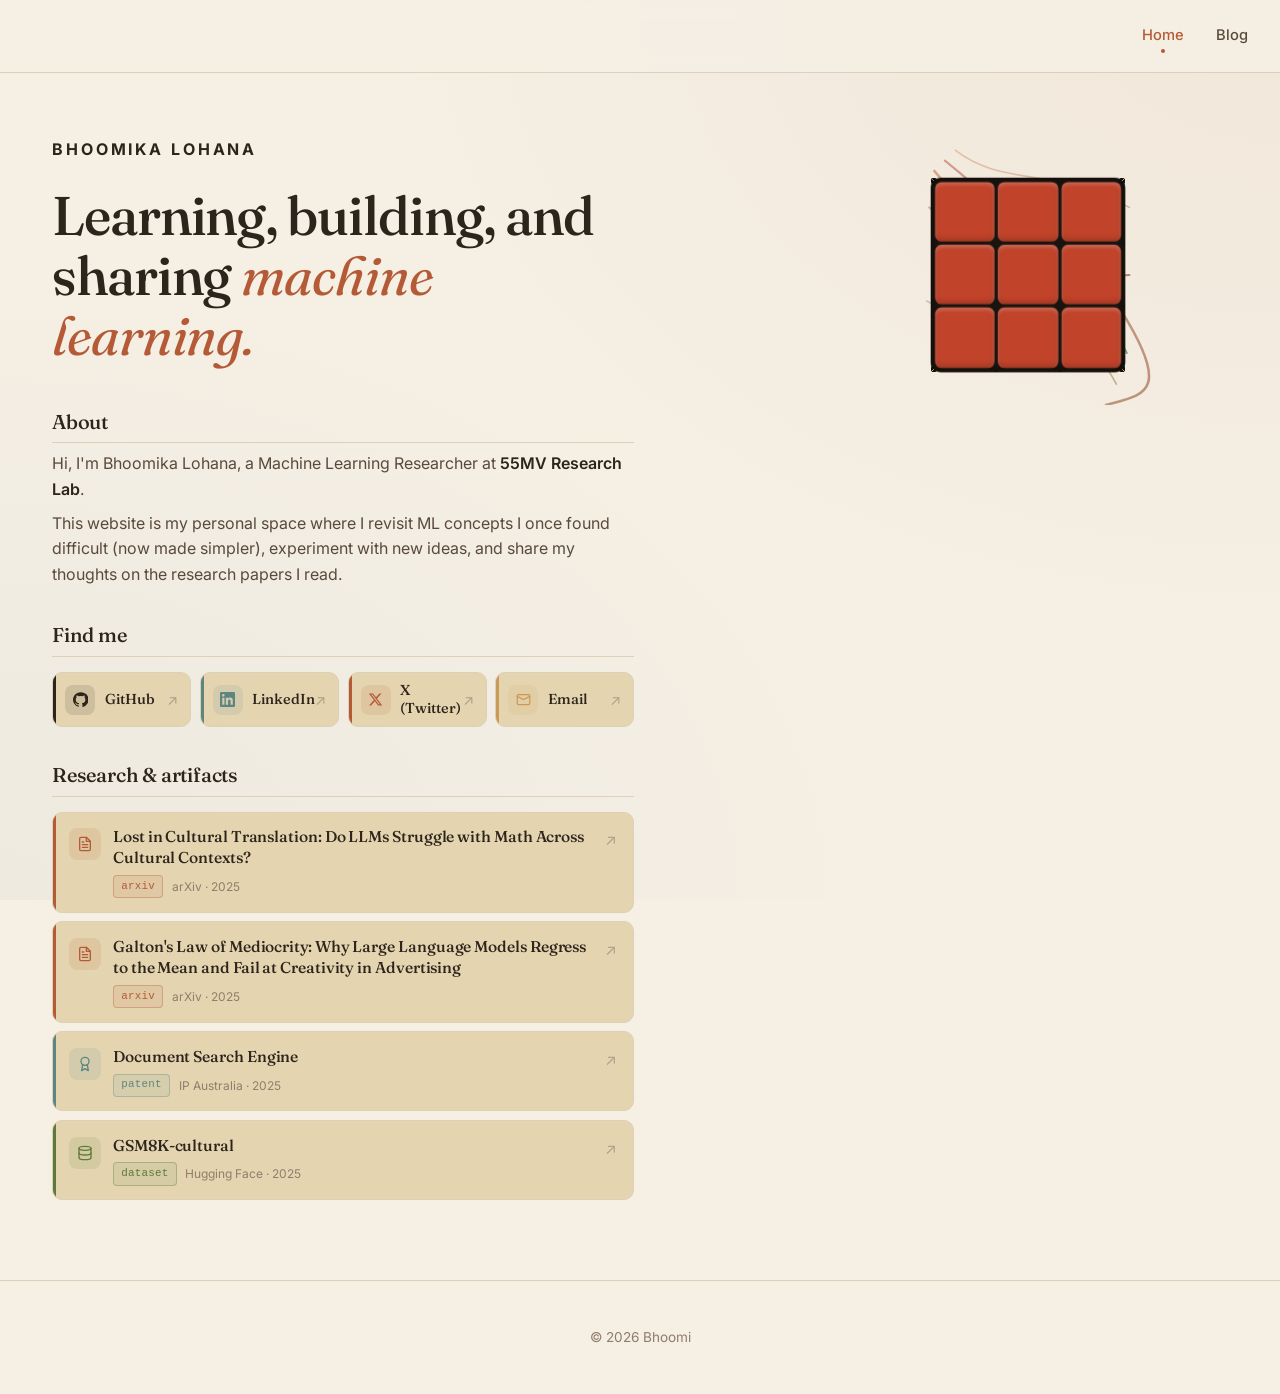
==== index.html @ 2cb06fbd "Add blog page and first post: Exploring the Basics of Machine Learning" ====
<!DOCTYPE html>
<html lang="en">
<head>
  <meta charset="UTF-8" />
  <meta name="viewport" content="width=device-width, initial-scale=1.0" />
  <title>Bhoomi — Personal Website</title>
  <link rel="stylesheet" href="styles.css" />
  <link rel="preconnect" href="https://fonts.googleapis.com">
  <link rel="preconnect" href="https://fonts.gstatic.com" crossorigin>
  <link href="https://fonts.googleapis.com/css2?family=Fraunces:ital,opsz,wght@0,9..144,400;0,9..144,500;0,9..144,600;0,9..144,700;1,9..144,400&family=Inter:wght@400;500;600&display=swap" rel="stylesheet">
</head>
<body>

  <nav class="nav">
    <div class="nav-inner">
      <span class="logo" aria-hidden="true"></span>
      <ul class="nav-links">
        <li><a href="/" class="active">Home</a></li>
        <li><a href="/blog.html">Blog</a></li>
      </ul>
    </div>
  </nav>

  <main>
    <section class="hero">
      <div class="hero-text">
        <p class="eyebrow">Bhoomika Lohana</p>
        <h1>Learning, building, and sharing <em>machine learning.</em></h1>

        <section class="simple-section">
          <h2>About</h2>
          <p>
            Hi, I'm Bhoomika Lohana, a Machine Learning Researcher at
            <strong>55MV Research Lab</strong>.
          </p>
          <p>
            This website is my personal space where I revisit ML concepts
            I once found difficult (now made simpler), experiment with new
            ideas, and share my thoughts on the research papers I read.
          </p>
        </section>

        <section class="simple-section">
          <h2>Find me</h2>
          <div class="link-buttons">

            <a href="https://github.com/BhoomikaLohana" class="link-btn github" target="_blank" rel="noopener noreferrer">
              <span class="link-icon" aria-hidden="true">
                <svg viewBox="0 0 24 24" fill="currentColor"><path d="M12 .3a12 12 0 0 0-3.8 23.38c.6.12.83-.26.83-.57v-2.03c-3.34.73-4.04-1.4-4.04-1.4-.55-1.39-1.34-1.76-1.34-1.76-1.09-.75.08-.74.08-.74 1.22.09 1.86 1.25 1.86 1.25 1.08 1.85 2.84 1.32 3.54 1.01.1-.78.42-1.32.76-1.62-2.66-.3-5.46-1.33-5.46-5.93 0-1.3.47-2.4 1.24-3.22-.12-.3-.54-1.52.12-3.18 0 0 1-.32 3.3 1.23a11.5 11.5 0 0 1 6 0c2.3-1.55 3.3-1.23 3.3-1.23.66 1.66.24 2.88.12 3.18a4.6 4.6 0 0 1 1.23 3.22c0 4.6-2.8 5.62-5.48 5.92.43.37.81 1.1.81 2.22v3.29c0 .31.22.69.84.57A12 12 0 0 0 12 .3"/></svg>
              </span>
              <span class="link-text">
                <span class="link-label">GitHub</span>
                </span>
              <span class="link-arrow" aria-hidden="true">↗</span>
            </a>

            <a href="https://www.linkedin.com/in/bhoomikalohana/" class="link-btn linkedin" target="_blank" rel="noopener noreferrer">
              <span class="link-icon" aria-hidden="true">
                <svg viewBox="0 0 24 24" fill="currentColor"><path d="M20.45 20.45h-3.56v-5.57c0-1.33-.02-3.04-1.85-3.04-1.85 0-2.14 1.45-2.14 2.94v5.67H9.35V9h3.42v1.56h.04c.48-.9 1.64-1.85 3.38-1.85 3.61 0 4.28 2.38 4.28 5.47v6.27zM5.34 7.43a2.06 2.06 0 0 1 0-4.13 2.06 2.06 0 0 1 0 4.13zm1.78 13.02H3.56V9h3.56v11.45zM22.22 0H1.77A1.75 1.75 0 0 0 0 1.73v20.53A1.75 1.75 0 0 0 1.77 24h20.45A1.75 1.75 0 0 0 24 22.26V1.73A1.75 1.75 0 0 0 22.22 0z"/></svg>
              </span>
              <span class="link-text">
                <span class="link-label">LinkedIn</span>
              </span>
              <span class="link-arrow" aria-hidden="true">↗</span>
            </a>

            <a href="https://x.com/BhoomikaLohana" class="link-btn twitter" target="_blank" rel="noopener noreferrer">
              <span class="link-icon" aria-hidden="true">
                <svg viewBox="0 0 24 24" fill="currentColor"><path d="M18.244 2.25h3.308l-7.227 8.26 8.502 11.24H16.17l-5.214-6.817L4.99 21.75H1.68l7.73-8.835L1.254 2.25H8.08l4.713 6.231zm-1.161 17.52h1.833L7.084 4.126H5.117z"/></svg>
              </span>
              <span class="link-text">
                <span class="link-label">X (Twitter)</span>
                </span>
              <span class="link-arrow" aria-hidden="true">↗</span>
            </a>

            <a href="mailto:bhoomikalohana70@gmail.com" class="link-btn email">
              <span class="link-icon" aria-hidden="true">
                <svg viewBox="0 0 24 24" fill="none" stroke="currentColor" stroke-width="2" stroke-linecap="round" stroke-linejoin="round"><rect x="2" y="4" width="20" height="16" rx="2"/><path d="m22 7-10 5L2 7"/></svg>
              </span>
              <span class="link-text">
                <span class="link-label">Email</span>
              </span>
              <span class="link-arrow" aria-hidden="true">↗</span>
            </a>

          </div>
        </section>

        <section class="simple-section">
          <h2>Research &amp; artifacts</h2>
          <div class="research-list">

            <a href="https://arxiv.org/abs/2503.18018" class="research-btn arxiv" target="_blank" rel="noopener noreferrer">
              <span class="research-icon" aria-hidden="true">
                <svg viewBox="0 0 24 24" fill="none" stroke="currentColor" stroke-width="2" stroke-linecap="round" stroke-linejoin="round"><path d="M14 2H6a2 2 0 0 0-2 2v16a2 2 0 0 0 2 2h12a2 2 0 0 0 2-2V8z"/><polyline points="14 2 14 8 20 8"/><line x1="16" y1="13" x2="8" y2="13"/><line x1="16" y1="17" x2="8" y2="17"/><line x1="10" y1="9" x2="8" y2="9"/></svg>
              </span>
              <div class="research-text">
                <span class="research-label">
                  Lost in Cultural Translation: Do LLMs Struggle with Math Across Cultural Contexts?
                </span>
                <div class="research-meta">
                  <span class="research-tag">arxiv</span>
                  <span class="research-venue">arXiv · 2025</span>
                </div>
              </div>
              <span class="research-arrow" aria-hidden="true">↗</span>
            </a>

            <a href="https://arxiv.org/abs/2509.25767" class="research-btn arxiv" target="_blank" rel="noopener noreferrer">
              <span class="research-icon" aria-hidden="true">
                <svg viewBox="0 0 24 24" fill="none" stroke="currentColor" stroke-width="2" stroke-linecap="round" stroke-linejoin="round"><path d="M14 2H6a2 2 0 0 0-2 2v16a2 2 0 0 0 2 2h12a2 2 0 0 0 2-2V8z"/><polyline points="14 2 14 8 20 8"/><line x1="16" y1="13" x2="8" y2="13"/><line x1="16" y1="17" x2="8" y2="17"/><line x1="10" y1="9" x2="8" y2="9"/></svg>
              </span>
              <div class="research-text">
                <span class="research-label">
                  Galton's Law of Mediocrity: Why Large Language Models Regress to the Mean and Fail at Creativity in Advertising
                </span>
                <div class="research-meta">
                  <span class="research-tag">arxiv</span>
                  <span class="research-venue">arXiv · 2025</span>
                </div>
              </div>
              <span class="research-arrow" aria-hidden="true">↗</span>
            </a>

            <a href="https://ipsearch.ipaustralia.gov.au/patents/2025204710" class="research-btn patent" target="_blank" rel="noopener noreferrer">
              <span class="research-icon" aria-hidden="true">
                <svg viewBox="0 0 24 24" fill="none" stroke="currentColor" stroke-width="2" stroke-linecap="round" stroke-linejoin="round"><circle cx="12" cy="8" r="6"/><path d="M15.477 12.89 17 22l-5-3-5 3 1.523-9.11"/></svg>
              </span>
              <div class="research-text">
                <span class="research-label">Document Search Engine</span>
                <div class="research-meta">
                  <span class="research-tag">patent</span>
                  <span class="research-venue">IP Australia · 2025</span>
                </div>
              </div>
              <span class="research-arrow" aria-hidden="true">↗</span>
            </a>

            <a href="https://huggingface.co/datasets/abedk/GSM8K-cultural" class="research-btn dataset" target="_blank" rel="noopener noreferrer">
              <span class="research-icon" aria-hidden="true">
                <svg viewBox="0 0 24 24" fill="none" stroke="currentColor" stroke-width="2" stroke-linecap="round" stroke-linejoin="round"><ellipse cx="12" cy="5" rx="9" ry="3"/><path d="M3 5v14c0 1.66 4 3 9 3s9-1.34 9-3V5"/><path d="M3 12c0 1.66 4 3 9 3s9-1.34 9-3"/></svg>
              </span>
              <div class="research-text">
                <span class="research-label">GSM8K-cultural</span>
                <div class="research-meta">
                  <span class="research-tag">dataset</span>
                  <span class="research-venue">Hugging Face · 2025</span>
                </div>
              </div>
              <span class="research-arrow" aria-hidden="true">↗</span>
            </a>

          </div>
        </section>
      </div>

      <div class="hero-visual">
        <div class="threads" aria-hidden="true">
          <svg viewBox="0 0 400 500" xmlns="http://www.w3.org/2000/svg">
            <defs>
              <linearGradient id="t1" x1="0" x2="1" y1="0" y2="1">
                <stop offset="0" stop-color="#c96b3a"/><stop offset="1" stop-color="#8e4a29"/>
              </linearGradient>
              <linearGradient id="t2" x1="0" x2="1" y1="0" y2="1">
                <stop offset="0" stop-color="#6d8d85"/><stop offset="1" stop-color="#3f5a55"/>
              </linearGradient>
              <linearGradient id="t3" x1="0" x2="1" y1="0" y2="1">
                <stop offset="0" stop-color="#d9b678"/><stop offset="1" stop-color="#9a7a44"/>
              </linearGradient>
              <linearGradient id="t4" x1="0" x2="1" y1="0" y2="1">
                <stop offset="0" stop-color="#b85b4a"/><stop offset="1" stop-color="#6e2f26"/>
              </linearGradient>
            </defs>
            <path d="M20,50 C120,180 280,160 380,320 S420,480 350,500" stroke="url(#t1)" stroke-width="5" fill="none" stroke-linecap="round"/>
            <path d="M10,120 C140,260 300,220 390,400" stroke="url(#t2)" stroke-width="4" fill="none" stroke-linecap="round"/>
            <path d="M30,200 C160,320 280,290 370,460" stroke="url(#t3)" stroke-width="3" fill="none" stroke-linecap="round"/>
            <path d="M40,30 C180,140 260,260 395,250" stroke="url(#t4)" stroke-width="4" fill="none" stroke-linecap="round"/>
            <path d="M5,300 C150,380 240,360 380,350" stroke="url(#t2)" stroke-width="3" fill="none" stroke-linecap="round" opacity="0.7"/>
            <path d="M60,10 C150,80 240,40 395,120" stroke="url(#t1)" stroke-width="3" fill="none" stroke-linecap="round" opacity="0.6"/>
          </svg>
        </div>

        <div class="cube-stage">
          <div class="cube-halo"></div>
          <div class="cube" id="cube">
            <div class="face front">
              <span class="st s1"></span><span class="st s2"></span><span class="st s3"></span>
              <span class="st s4"></span><span class="st s5"></span><span class="st s6"></span>
              <span class="st s7"></span><span class="st s8"></span><span class="st s9"></span>
            </div>
            <div class="face back">
              <span class="st s1"></span><span class="st s2"></span><span class="st s3"></span>
              <span class="st s4"></span><span class="st s5"></span><span class="st s6"></span>
              <span class="st s7"></span><span class="st s8"></span><span class="st s9"></span>
            </div>
            <div class="face right">
              <span class="st s1"></span><span class="st s2"></span><span class="st s3"></span>
              <span class="st s4"></span><span class="st s5"></span><span class="st s6"></span>
              <span class="st s7"></span><span class="st s8"></span><span class="st s9"></span>
            </div>
            <div class="face left">
              <span class="st s1"></span><span class="st s2"></span><span class="st s3"></span>
              <span class="st s4"></span><span class="st s5"></span><span class="st s6"></span>
              <span class="st s7"></span><span class="st s8"></span><span class="st s9"></span>
            </div>
            <div class="face top">
              <span class="st s1"></span><span class="st s2"></span><span class="st s3"></span>
              <span class="st s4"></span><span class="st s5"></span><span class="st s6"></span>
              <span class="st s7"></span><span class="st s8"></span><span class="st s9"></span>
            </div>
            <div class="face bottom">
              <span class="st s1"></span><span class="st s2"></span><span class="st s3"></span>
              <span class="st s4"></span><span class="st s5"></span><span class="st s6"></span>
              <span class="st s7"></span><span class="st s8"></span><span class="st s9"></span>
            </div>
          </div>
        </div>
      </div>
    </section>

  </main>

  <footer class="site-footer">
    <p>&copy; <span id="year"></span> Bhoomi</p>
  </footer>

  <script>
    document.getElementById("year").textContent = new Date().getFullYear();
  </script>
</body>
</html>
---- styles.css ----
:root {
  /* Warm editorial palette */
  --cream:       #f5efe4;
  --cream-deep:  #ece3d3;
  --cream-card:  #e4d5b0;
  --ink:         #2d241c;
  --ink-soft:    #5a4a3c;
  --ink-faint:   #8f7e6c;
  --line:        #ddd0b8;
  --terracotta:  #b55a36;
  --terracotta-soft: #e6a57c;
  --teal:        #5d8680;
  --gold:        #c99a57;
  --deep:        #1f1812;

  /* Rubik's classic colors */
  --cube-white:  #f4efe1;
  --cube-yellow: #e9c85a;
  --cube-red:    #c0432a;
  --cube-orange: #d87a2e;
  --cube-blue:   #2c6e8a;
  --cube-green:  #4a7a4c;

  --serif: "Fraunces", Georgia, serif;
  --sans:  "Inter", -apple-system, BlinkMacSystemFont, sans-serif;
}

* { box-sizing: border-box; }

html, body {
  margin: 0;
  padding: 0;
  background: var(--cream);
  color: var(--ink);
  font-family: var(--sans);
  font-size: 16px;
  line-height: 1.6;
  -webkit-font-smoothing: antialiased;
  overflow-x: hidden;
}

body {
  background-image:
    radial-gradient(ellipse at top right, rgba(181, 90, 54, 0.06), transparent 50%),
    radial-gradient(ellipse at bottom left, rgba(93, 134, 128, 0.05), transparent 50%);
  background-attachment: fixed;
}

a { color: inherit; text-decoration: none; }

/* ─── Nav ────────────────────────────────────────────── */
.nav {
  padding: 1.5rem 2rem;
  border-bottom: 1px solid var(--line);
  background: rgba(245, 239, 228, 0.85);
  backdrop-filter: blur(8px);
  position: sticky; top: 0; z-index: 50;
}
.nav-inner {
  max-width: 1240px;
  margin: 0 auto;
  display: flex;
  align-items: center;
  justify-content: space-between;
  gap: 2rem;
}
.logo {
  font-family: var(--serif);
  font-size: 1.2rem;
  font-weight: 500;
  font-style: italic;
  letter-spacing: -0.01em;
  color: var(--ink);
}
.nav-links {
  display: flex;
  gap: 2rem;
  list-style: none;
  margin: 0; padding: 0;
  font-size: 0.92rem;
  font-weight: 500;
}
.nav-links a {
  color: var(--ink-soft);
  padding: 0.3rem 0;
  position: relative;
  transition: color 0.2s;
}
.nav-links a:hover { color: var(--ink); }
.nav-links a.active { color: var(--terracotta); }
.nav-links a.active::after {
  content: "";
  position: absolute;
  left: 50%; bottom: -4px;
  width: 4px; height: 4px;
  background: var(--terracotta);
  border-radius: 50%;
  transform: translateX(-50%);
}
.nav-actions {
  display: flex;
  align-items: center;
  gap: 0.75rem;
}
.icon-btn {
  background: none; border: none;
  width: 36px; height: 36px;
  border-radius: 50%;
  cursor: pointer;
  font-size: 0.9rem;
  color: var(--ink-soft);
  transition: background 0.2s;
}
.icon-btn:hover { background: var(--cream-deep); }
.subscribe-btn {
  font-family: var(--sans);
  font-size: 0.85rem;
  font-weight: 500;
  background: var(--deep);
  color: var(--cream);
  border: none;
  padding: 0.55rem 1.1rem;
  border-radius: 999px;
  cursor: pointer;
  transition: background 0.2s;
}
.subscribe-btn:hover { background: #3a2d22; }

/* ─── Hero ───────────────────────────────────────────── */
.hero {
  max-width: 1240px;
  margin: 0 auto;
  padding: 4rem 2rem 5rem;
  display: grid;
  grid-template-columns: 1.1fr 1fr;
  gap: 4rem;
  align-items: center;
}

.eyebrow {
  font-family: var(--sans);
  font-size: 1rem;
  letter-spacing: 0.18em;
  text-transform: uppercase;
  color: var(--ink);
  font-weight: 700;
  margin: 0 0 1.5rem;
}

.hero h1 {
  font-family: var(--serif);
  font-weight: 500;
  font-size: clamp(2.2rem, 4.5vw, 3.4rem);
  line-height: 1.1;
  letter-spacing: -0.02em;
  margin: 0 0 2.5rem;
  color: var(--ink);
  max-width: 18ch;
}

.hero h1 em {
  font-style: italic;
  font-weight: 400;
  color: var(--terracotta);
}

.simple-section { margin-top: 2rem; }

.simple-section h2 {
  font-family: var(--serif);
  font-size: 1.25rem;
  font-weight: 500;
  margin: 0 0 0.5rem;
  padding-bottom: 0.3rem;
  border-bottom: 1px solid var(--line);
  letter-spacing: -0.01em;
}

.simple-section p {
  color: var(--ink-soft);
  margin: 0.5rem 0;
}

.simple-section strong {
  color: var(--ink);
  font-weight: 600;
}

.simple-section ul {
  padding-left: 1.2rem;
  margin: 0.5rem 0;
}

.simple-section li { margin: 0.3rem 0; }

.simple-section a {
  color: var(--terracotta);
  text-decoration: none;
}
.simple-section a:hover { text-decoration: underline; }

/* ─── Creative link buttons ──────────────────────────── */
.link-buttons {
  display: grid;
  grid-template-columns: repeat(4, 1fr);
  gap: 0.55rem;
  margin-top: 0.9rem;
}

.link-btn {
  --accent-color: var(--terracotta);
  position: relative;
  display: flex;
  align-items: center;
  gap: 0.6rem;
  padding: 0.6rem 0.75rem;
  background: var(--cream-card);
  border: 1px solid var(--line);
  border-radius: 10px;
  color: var(--ink) !important;
  text-decoration: none !important;
  overflow: hidden;
  transition: transform 0.25s ease, box-shadow 0.25s ease, border-color 0.25s ease;
}

/* Woven thread accent — slides across on hover */
.link-btn::before {
  content: "";
  position: absolute;
  left: 0; top: 0; bottom: 0;
  width: 3px;
  background: var(--accent-color);
  transition: width 0.4s cubic-bezier(0.4, 0, 0.2, 1), opacity 0.4s ease;
  opacity: 1;
}
.link-btn::after {
  content: "";
  position: absolute;
  inset: 0;
  background: var(--accent-color);
  opacity: 0;
  transition: opacity 0.3s ease;
  pointer-events: none;
}

.link-btn:hover {
  transform: translateY(-2px);
  border-color: var(--accent-color);
  box-shadow: 0 12px 28px rgba(45, 36, 28, 0.10);
}
.link-btn:hover::before { width: 100%; opacity: 0.08; }
.link-btn:hover::after  { opacity: 0.04; }

/* Per-platform accent colors */
.link-btn.github   { --accent-color: #2d241c; }
.link-btn.linkedin { --accent-color: var(--teal); }
.link-btn.twitter  { --accent-color: var(--terracotta); }
.link-btn.email    { --accent-color: var(--gold); }

.link-icon {
  width: 30px;
  height: 30px;
  flex-shrink: 0;
  display: flex;
  align-items: center;
  justify-content: center;
  border-radius: 8px;
  background: color-mix(in srgb, var(--accent-color) 12%, transparent);
  color: var(--accent-color);
  position: relative;
  z-index: 1;
  transition: background 0.25s ease, transform 0.25s ease;
}

.link-btn:hover .link-icon {
  background: var(--accent-color);
  color: var(--cream);
  transform: rotate(-4deg) scale(1.05);
}

.link-icon svg {
  width: 15px;
  height: 15px;
}

.link-text {
  display: flex;
  flex-direction: column;
  flex: 1;
  min-width: 0;
  position: relative;
  z-index: 1;
}

.link-label {
  font-family: var(--serif);
  font-size: 0.9rem;
  font-weight: 500;
  color: var(--ink);
  line-height: 1.2;
}

.link-handle {
  font-family: var(--sans);
  font-size: 0.68rem;
  color: var(--ink-faint);
  margin-top: 0.1rem;
  overflow: hidden;
  text-overflow: ellipsis;
  white-space: nowrap;
}

.link-arrow {
  font-size: 0.9rem;
  color: var(--ink-faint);
  opacity: 0.6;
  transition: transform 0.25s ease, color 0.25s ease, opacity 0.25s ease;
  position: relative;
  z-index: 1;
}

.link-btn:hover .link-arrow {
  transform: translate(3px, -3px);
  color: var(--accent-color);
  opacity: 1;
}

@media (max-width: 900px) {
  .link-buttons { grid-template-columns: repeat(2, 1fr); }
}
@media (max-width: 480px) {
  .link-buttons { grid-template-columns: 1fr; }
}

/* ─── Content sections below hero ────────────────────── */
.content-section {
  padding: 2rem 2rem 4rem;
}
.content-inner {
  max-width: 760px;
  margin: 0 auto;
}
.content-heading {
  font-family: var(--serif);
  font-size: 1.25rem;
  font-weight: 500;
  margin: 0 0 1rem;
  padding-bottom: 0.3rem;
  border-bottom: 1px solid var(--line);
  letter-spacing: -0.01em;
}

/* ─── Research list (button style) ───────────────────── */
.research-list {
  display: flex;
  flex-direction: column;
  gap: 0.55rem;
  margin-top: 0.9rem;
}

.research-btn {
  --accent-color: var(--terracotta);
  position: relative;
  display: flex;
  align-items: flex-start;
  gap: 0.75rem;
  padding: 0.85rem 1rem;
  background: var(--cream-card);
  border: 1px solid var(--line);
  border-radius: 10px;
  color: var(--ink) !important;
  text-decoration: none !important;
  overflow: hidden;
  transition: transform 0.25s ease, box-shadow 0.25s ease, border-color 0.25s ease;
}

.research-btn::before {
  content: "";
  position: absolute;
  left: 0; top: 0; bottom: 0;
  width: 3px;
  background: var(--accent-color);
  transition: width 0.4s cubic-bezier(0.4, 0, 0.2, 1), opacity 0.4s ease;
  opacity: 1;
}
.research-btn::after {
  content: "";
  position: absolute;
  inset: 0;
  background: var(--accent-color);
  opacity: 0;
  transition: opacity 0.3s ease;
  pointer-events: none;
}

.research-btn:hover {
  transform: translateY(-2px);
  border-color: var(--accent-color);
  box-shadow: 0 12px 28px rgba(45, 36, 28, 0.10);
}
.research-btn:hover::before { width: 100%; opacity: 0.08; }
.research-btn:hover::after  { opacity: 0.04; }

.research-btn.arxiv   { --accent-color: var(--terracotta); }
.research-btn.patent  { --accent-color: var(--teal); }
.research-btn.dataset { --accent-color: #5d7a3a; }

.research-btn .research-icon {
  width: 32px;
  height: 32px;
  flex-shrink: 0;
  display: flex;
  align-items: center;
  justify-content: center;
  border-radius: 8px;
  background: color-mix(in srgb, var(--accent-color) 12%, transparent);
  color: var(--accent-color);
  position: relative;
  z-index: 1;
  transition: background 0.25s ease, color 0.25s ease, transform 0.25s ease;
  margin-top: 2px;
}

.research-btn:hover .research-icon {
  background: var(--accent-color);
  color: var(--cream);
  transform: rotate(-4deg) scale(1.05);
}

.research-btn .research-icon svg {
  width: 16px;
  height: 16px;
}

.research-btn .research-text {
  display: flex;
  flex-direction: column;
  flex: 1;
  min-width: 0;
  position: relative;
  z-index: 1;
}

.research-btn .research-label {
  font-family: var(--serif);
  font-size: 0.98rem;
  font-weight: 500;
  color: var(--ink);
  line-height: 1.35;
  margin-bottom: 0.4rem;
  letter-spacing: -0.005em;
}

.research-btn .research-meta {
  display: flex;
  align-items: center;
  gap: 0.55rem;
  flex-wrap: wrap;
}

.research-btn .research-tag {
  font-family: ui-monospace, SFMono-Regular, Menlo, monospace;
  font-size: 0.68rem;
  font-weight: 500;
  padding: 0.12rem 0.45rem;
  border-radius: 4px;
  letter-spacing: 0.02em;
  color: var(--accent-color);
  background: color-mix(in srgb, var(--accent-color) 10%, transparent);
  border: 1px solid color-mix(in srgb, var(--accent-color) 35%, transparent);
}

.research-btn .research-venue {
  font-family: var(--sans);
  font-size: 0.75rem;
  color: var(--ink-faint);
}

.research-btn .research-arrow {
  font-size: 0.95rem;
  color: var(--ink-faint);
  opacity: 0.6;
  transition: transform 0.25s ease, color 0.25s ease, opacity 0.25s ease;
  position: relative;
  z-index: 1;
  margin-top: 2px;
  flex-shrink: 0;
}

.research-btn:hover .research-arrow {
  transform: translate(3px, -3px);
  color: var(--accent-color);
  opacity: 1;
}

@media (max-width: 600px) {
  .content-section { padding: 1.5rem 1.25rem 3rem; }
}

/* ─── Blog listing page ──────────────────────────────── */
.blog-main {
  max-width: 760px;
  margin: 0 auto;
  padding: 3rem 2rem 5rem;
}

.blog-header {
  margin-bottom: 3rem;
  padding-bottom: 2rem;
  border-bottom: 1px solid var(--line);
}

.eyebrow-small {
  font-family: var(--sans);
  font-size: 0.8rem;
  letter-spacing: 0.18em;
  text-transform: uppercase;
  color: var(--ink-faint);
  font-weight: 600;
  margin: 0 0 1rem;
}

.blog-title {
  font-family: var(--serif);
  font-weight: 600;
  font-size: clamp(2.2rem, 4.5vw, 3.2rem);
  line-height: 1.1;
  letter-spacing: -0.02em;
  margin: 0 0 1rem;
  color: var(--ink);
}

.blog-intro {
  font-size: 1.1rem;
  color: var(--ink-soft);
  max-width: 60ch;
  margin: 0;
  line-height: 1.6;
}

.post-list {
  display: flex;
  flex-direction: column;
  gap: 0.75rem;
}

.post-card {
  display: block;
  padding: 1.5rem 1.75rem;
  background: var(--cream-card);
  border: 1px solid var(--line);
  border-radius: 12px;
  color: var(--ink) !important;
  text-decoration: none !important;
  position: relative;
  overflow: hidden;
  transition: transform 0.25s ease, box-shadow 0.25s ease, border-color 0.25s ease;
}

.post-card::before {
  content: "";
  position: absolute;
  left: 0; top: 0; bottom: 0;
  width: 3px;
  background: var(--terracotta);
  transition: width 0.4s cubic-bezier(0.4, 0, 0.2, 1), opacity 0.4s ease;
}

.post-card:hover {
  transform: translateY(-3px);
  border-color: var(--terracotta);
  box-shadow: 0 12px 28px rgba(45, 36, 28, 0.08);
}
.post-card:hover::before {
  width: 100%;
  opacity: 0.06;
}

.post-card-meta {
  font-family: var(--sans);
  font-size: 0.82rem;
  color: var(--ink-faint);
  letter-spacing: 0.01em;
  margin-bottom: 0.55rem;
  position: relative;
  z-index: 1;
}
.post-card-meta .dot { margin: 0 0.5rem; opacity: 0.5; }

.post-card-title {
  font-family: var(--serif);
  font-weight: 600;
  font-size: 1.5rem;
  line-height: 1.25;
  letter-spacing: -0.015em;
  margin: 0 0 0.6rem;
  color: var(--ink);
  position: relative;
  z-index: 1;
}

.post-card-excerpt {
  font-size: 0.98rem;
  color: var(--ink-soft);
  line-height: 1.55;
  margin: 0 0 1rem;
  position: relative;
  z-index: 1;
}

.post-card-arrow {
  font-family: var(--sans);
  font-size: 0.9rem;
  font-weight: 500;
  color: var(--terracotta);
  position: relative;
  z-index: 1;
  transition: transform 0.25s ease;
  display: inline-block;
}
.post-card:hover .post-card-arrow { transform: translateX(4px); }

/* ─── Individual post page ───────────────────────────── */
.post-main {
  padding: 2rem 1.5rem 4rem;
}

.post {
  max-width: 680px;
  margin: 0 auto;
}

.post-header {
  margin-bottom: 3rem;
  padding-bottom: 2rem;
  border-bottom: 1px solid var(--line);
}

.post-back {
  display: inline-block;
  font-family: var(--sans);
  font-size: 0.85rem;
  color: var(--ink-faint);
  text-decoration: none;
  margin-bottom: 1.5rem;
  transition: color 0.2s;
}
.post-back:hover { color: var(--terracotta); }

.post-title {
  font-family: var(--serif);
  font-weight: 600;
  font-size: clamp(2rem, 4.5vw, 3rem);
  line-height: 1.15;
  letter-spacing: -0.02em;
  margin: 0 0 1rem;
  color: var(--ink);
}

.post-meta {
  font-family: var(--sans);
  font-size: 0.85rem;
  color: var(--ink-faint);
  letter-spacing: 0.01em;
}
.post-meta .dot { margin: 0 0.5rem; opacity: 0.5; }

.post-body {
  font-family: var(--serif);
  font-size: 1.08rem;
  line-height: 1.75;
  color: var(--ink);
}

.post-body p { margin: 0 0 1.25rem; }

.post-body h2 {
  font-family: var(--serif);
  font-weight: 600;
  font-size: 1.6rem;
  line-height: 1.2;
  letter-spacing: -0.015em;
  margin: 3rem 0 1rem;
  color: var(--ink);
}

.post-body h3 {
  font-family: var(--serif);
  font-weight: 600;
  font-size: 1.3rem;
  line-height: 1.3;
  letter-spacing: -0.01em;
  margin: 2.5rem 0 0.8rem;
  color: var(--ink);
}

.post-body h4 {
  font-family: var(--serif);
  font-weight: 600;
  font-size: 1.1rem;
  line-height: 1.3;
  margin: 2rem 0 0.6rem;
  color: var(--ink);
}

.post-body ul,
.post-body ol {
  margin: 0 0 1.25rem;
  padding-left: 1.5rem;
}

.post-body li { margin: 0.5rem 0; }

.post-body strong { font-weight: 600; color: var(--ink); }

.post-body a {
  color: var(--terracotta);
  text-decoration: underline;
  text-decoration-color: color-mix(in srgb, var(--terracotta) 40%, transparent);
  text-underline-offset: 3px;
  transition: text-decoration-color 0.2s;
}
.post-body a:hover { text-decoration-color: var(--terracotta); }

.post-body code {
  font-family: ui-monospace, SFMono-Regular, Menlo, monospace;
  font-size: 0.9em;
  padding: 0.15rem 0.4rem;
  border-radius: 4px;
  background: var(--cream-deep);
  color: var(--terracotta);
}

.post-body pre {
  background: var(--cream-deep);
  border: 1px solid var(--line);
  border-radius: 8px;
  padding: 1.25rem;
  overflow-x: auto;
  margin: 1.5rem 0;
  line-height: 1.5;
  font-size: 0.92rem;
}

.post-body pre code {
  background: transparent;
  padding: 0;
  color: var(--ink);
}

.post-cover {
  margin: 0 0 2.5rem;
  padding: 0;
}

.post-cover img {
  display: block;
  width: 100%;
  height: auto;
  max-height: 400px;
  object-fit: cover;
  border-radius: 12px;
  border: 1px solid var(--line);
}

.post-image {
  margin: 2rem 0;
  padding: 0;
}

.post-image img {
  display: block;
  max-width: 100%;
  height: auto;
  border-radius: 8px;
  border: 1px solid var(--line);
  margin: 0 auto;
}

.post-footer {
  margin-top: 4rem;
  padding-top: 2rem;
  border-top: 1px solid var(--line);
}

@media (max-width: 600px) {
  .blog-main { padding: 2rem 1.25rem 3rem; }
  .post-main { padding: 1.5rem 1.25rem 3rem; }
  .post-card { padding: 1.25rem 1.25rem; }
  .post-card-title { font-size: 1.3rem; }
}

/* ─── Hero visual / threads ──────────────────────────── */
.hero-visual {
  position: relative;
  width: 100%;
  max-width: 400px;
  height: 260px;
  margin-left: auto;
  perspective: 1200px;
  align-self: start;
  margin-top: 0.5rem;
}
.threads {
  position: absolute;
  inset: 0;
  opacity: 0.55;
  filter: blur(0.3px);
}
.threads svg { width: 100%; height: 100%; }

/* ─── Rubik's cube ───────────────────────────────────── */
.cube-stage {
  position: absolute;
  inset: 0;
  display: flex;
  flex-direction: column;
  align-items: center;
  justify-content: center;
  transform-style: preserve-3d;
}

.cube-halo {
  position: absolute;
  top: 50%;
  left: 50%;
  width: 220px;
  height: 220px;
  transform: translate(-50%, -50%);
  border-radius: 50%;
  background: radial-gradient(circle,
    rgba(245, 239, 228, 0.95) 0%,
    rgba(245, 239, 228, 0.6) 45%,
    transparent 70%);
  box-shadow:
    inset 0 0 60px rgba(181, 90, 54, 0.08),
    0 20px 60px rgba(45, 36, 28, 0.12);
  z-index: 0;
  pointer-events: none;
}

.cube {
  --size: 180px;
  position: relative;
  width: var(--size);
  height: var(--size);
  transform-style: preserve-3d;
  animation: cube-spin 6s linear infinite;
  z-index: 2;
}

@keyframes cube-spin {
  0%   { transform: rotateX(-20deg) rotateY(0deg)   rotateZ(0deg); }
  50%  { transform: rotateX(-20deg) rotateY(180deg) rotateZ(5deg); }
  100% { transform: rotateX(-20deg) rotateY(360deg) rotateZ(0deg); }
}

.face {
  position: absolute;
  width: var(--size);
  height: var(--size);
  display: grid;
  grid-template-columns: repeat(3, 1fr);
  grid-template-rows:    repeat(3, 1fr);
  gap: 3px;
  padding: 4px;
  background: #1a140f;
  border-radius: 10px;
  box-shadow: inset 0 0 8px rgba(0,0,0,0.5);
}

.face.front  { transform: translateZ(calc(var(--size) / 2)); }
.face.back   { transform: rotateY(180deg) translateZ(calc(var(--size) / 2)); }
.face.right  { transform: rotateY(90deg)  translateZ(calc(var(--size) / 2)); }
.face.left   { transform: rotateY(-90deg) translateZ(calc(var(--size) / 2)); }
.face.top    { transform: rotateX(90deg)  translateZ(calc(var(--size) / 2)); }
.face.bottom { transform: rotateX(-90deg) translateZ(calc(var(--size) / 2)); }

.st {
  border-radius: 6px;
  box-shadow:
    inset 0 2px 4px rgba(255,255,255,0.25),
    inset 0 -2px 4px rgba(0,0,0,0.2);
  animation: scramble 5s steps(1, end) infinite;
}

/* Solved-state colors per face */
.face.front  .st { background: var(--cube-red); }
.face.back   .st { background: var(--cube-orange); }
.face.right  .st { background: var(--cube-blue); }
.face.left   .st { background: var(--cube-green); }
.face.top    .st { background: var(--cube-white); }
.face.bottom .st { background: var(--cube-yellow); }

/* Staggered scramble delays — each sticker goes through other colors then returns */
.face .s1 { animation-delay: 0.0s; }
.face .s2 { animation-delay: 0.15s; }
.face .s3 { animation-delay: 0.3s; }
.face .s4 { animation-delay: 0.45s; }
.face .s5 { animation-delay: 0.6s; }
.face .s6 { animation-delay: 0.75s; }
.face .s7 { animation-delay: 0.9s; }
.face .s8 { animation-delay: 1.05s; }
.face .s9 { animation-delay: 1.2s; }

/* Each face scrambles through a different color cycle, returning to solved */
.face.front  .st { animation-name: scramble-red; }
.face.back   .st { animation-name: scramble-orange; }
.face.right  .st { animation-name: scramble-blue; }
.face.left   .st { animation-name: scramble-green; }
.face.top    .st { animation-name: scramble-white; }
.face.bottom .st { animation-name: scramble-yellow; }

/* Messy for ~70% of the cycle, then SNAP to solved and hold */
@keyframes scramble-red {
  0%   { background: var(--cube-blue); }
  10%  { background: var(--cube-yellow); }
  20%  { background: var(--cube-green); }
  30%  { background: var(--cube-white); }
  40%  { background: var(--cube-orange); }
  50%  { background: var(--cube-blue); }
  60%  { background: var(--cube-green); }
  70%, 100% { background: var(--cube-red); }   /* solved, held */
}
@keyframes scramble-orange {
  0%   { background: var(--cube-green); }
  10%  { background: var(--cube-white); }
  20%  { background: var(--cube-blue); }
  30%  { background: var(--cube-red); }
  40%  { background: var(--cube-yellow); }
  50%  { background: var(--cube-green); }
  60%  { background: var(--cube-blue); }
  70%, 100% { background: var(--cube-orange); }
}
@keyframes scramble-blue {
  0%   { background: var(--cube-red); }
  10%  { background: var(--cube-green); }
  20%  { background: var(--cube-white); }
  30%  { background: var(--cube-orange); }
  40%  { background: var(--cube-yellow); }
  50%  { background: var(--cube-red); }
  60%  { background: var(--cube-white); }
  70%, 100% { background: var(--cube-blue); }
}
@keyframes scramble-green {
  0%   { background: var(--cube-yellow); }
  10%  { background: var(--cube-red); }
  20%  { background: var(--cube-orange); }
  30%  { background: var(--cube-blue); }
  40%  { background: var(--cube-white); }
  50%  { background: var(--cube-yellow); }
  60%  { background: var(--cube-red); }
  70%, 100% { background: var(--cube-green); }
}
@keyframes scramble-white {
  0%   { background: var(--cube-orange); }
  10%  { background: var(--cube-blue); }
  20%  { background: var(--cube-red); }
  30%  { background: var(--cube-yellow); }
  40%  { background: var(--cube-green); }
  50%  { background: var(--cube-orange); }
  60%  { background: var(--cube-blue); }
  70%, 100% { background: var(--cube-white); }
}
@keyframes scramble-yellow {
  0%   { background: var(--cube-white); }
  10%  { background: var(--cube-orange); }
  20%  { background: var(--cube-red); }
  30%  { background: var(--cube-green); }
  40%  { background: var(--cube-blue); }
  50%  { background: var(--cube-white); }
  60%  { background: var(--cube-orange); }
  70%, 100% { background: var(--cube-yellow); }
}

.cube-caption {
  position: absolute;
  bottom: 8%;
  font-family: var(--serif);
  font-style: italic;
  font-size: 0.95rem;
  color: var(--ink-soft);
  letter-spacing: 0.01em;
  transition: opacity 0.3s ease;
  z-index: 3;
}

/* ─── Featured articles ──────────────────────────────── */
.featured {
  max-width: 1240px;
  margin: 0 auto;
  padding: 2rem 2rem 6rem;
}
.featured-head {
  display: flex;
  align-items: baseline;
  justify-content: space-between;
  margin-bottom: 2rem;
}
.featured-head h2 {
  font-family: var(--serif);
  font-weight: 500;
  font-size: 1.6rem;
  margin: 0;
  letter-spacing: -0.01em;
}
.view-all {
  font-size: 0.88rem;
  color: var(--ink-soft);
  font-weight: 500;
  transition: color 0.2s;
}
.view-all:hover { color: var(--terracotta); }

.card-row {
  display: grid;
  grid-template-columns: repeat(3, 1fr);
  gap: 1.5rem;
}
.card {
  background: var(--cream-card);
  border-radius: 14px;
  overflow: hidden;
  padding: 0;
  border: 1px solid var(--line);
  transition: transform 0.25s ease, box-shadow 0.25s ease;
  cursor: pointer;
  position: relative;
}
.card:hover {
  transform: translateY(-3px);
  box-shadow: 0 20px 40px rgba(45, 36, 28, 0.08);
}
.card-img {
  width: 100%;
  aspect-ratio: 16 / 10;
  background-size: cover;
  background-position: center;
  border-bottom: 1px solid var(--line);
}
.card-img-1 {
  background:
    radial-gradient(ellipse at 30% 40%, #d4a373, transparent 60%),
    radial-gradient(ellipse at 70% 70%, #8c5e3f, transparent 55%),
    linear-gradient(135deg, #c9a480, #9a7044);
}
.card-img-2 {
  background:
    radial-gradient(ellipse at 60% 30%, #6d8d85, transparent 60%),
    radial-gradient(ellipse at 30% 80%, #3f5a55, transparent 55%),
    linear-gradient(135deg, #7a9a93, #48625d);
}
.card-img-3 {
  background:
    radial-gradient(ellipse at 40% 60%, #c96b3a, transparent 55%),
    radial-gradient(ellipse at 80% 30%, #e9c85a, transparent 50%),
    linear-gradient(135deg, #b85b4a, #8e4a29);
}
.card-tag {
  display: inline-block;
  font-size: 0.7rem;
  font-weight: 600;
  letter-spacing: 0.12em;
  text-transform: uppercase;
  color: var(--terracotta);
  margin: 1.25rem 1.25rem 0;
}
.card h3 {
  font-family: var(--serif);
  font-weight: 500;
  font-size: 1.15rem;
  line-height: 1.3;
  letter-spacing: -0.01em;
  margin: 0.8rem 1.25rem 0.5rem;
  color: var(--ink);
}
.card-excerpt {
  font-size: 0.88rem;
  color: var(--ink-soft);
  margin: 0 1.25rem 0.75rem;
  line-height: 1.55;
}
.card-meta {
  font-size: 0.78rem;
  color: var(--ink-faint);
  margin: 0.5rem 1.25rem 1.25rem;
}

/* ─── Footer ─────────────────────────────────────────── */
.site-footer {
  border-top: 1px solid var(--line);
  padding: 2rem;
  text-align: center;
  font-size: 0.85rem;
  color: var(--ink-faint);
}

/* ─── Responsive ─────────────────────────────────────── */
@media (max-width: 900px) {
  .nav-links { display: none; }
  .hero {
    grid-template-columns: 1fr;
    gap: 3rem;
    padding: 2.5rem 1.25rem 4rem;
  }
  .hero-visual { margin: 0 auto; max-width: 340px; }
  .cube { --size: 140px; }
  .card-row { grid-template-columns: 1fr; }
}
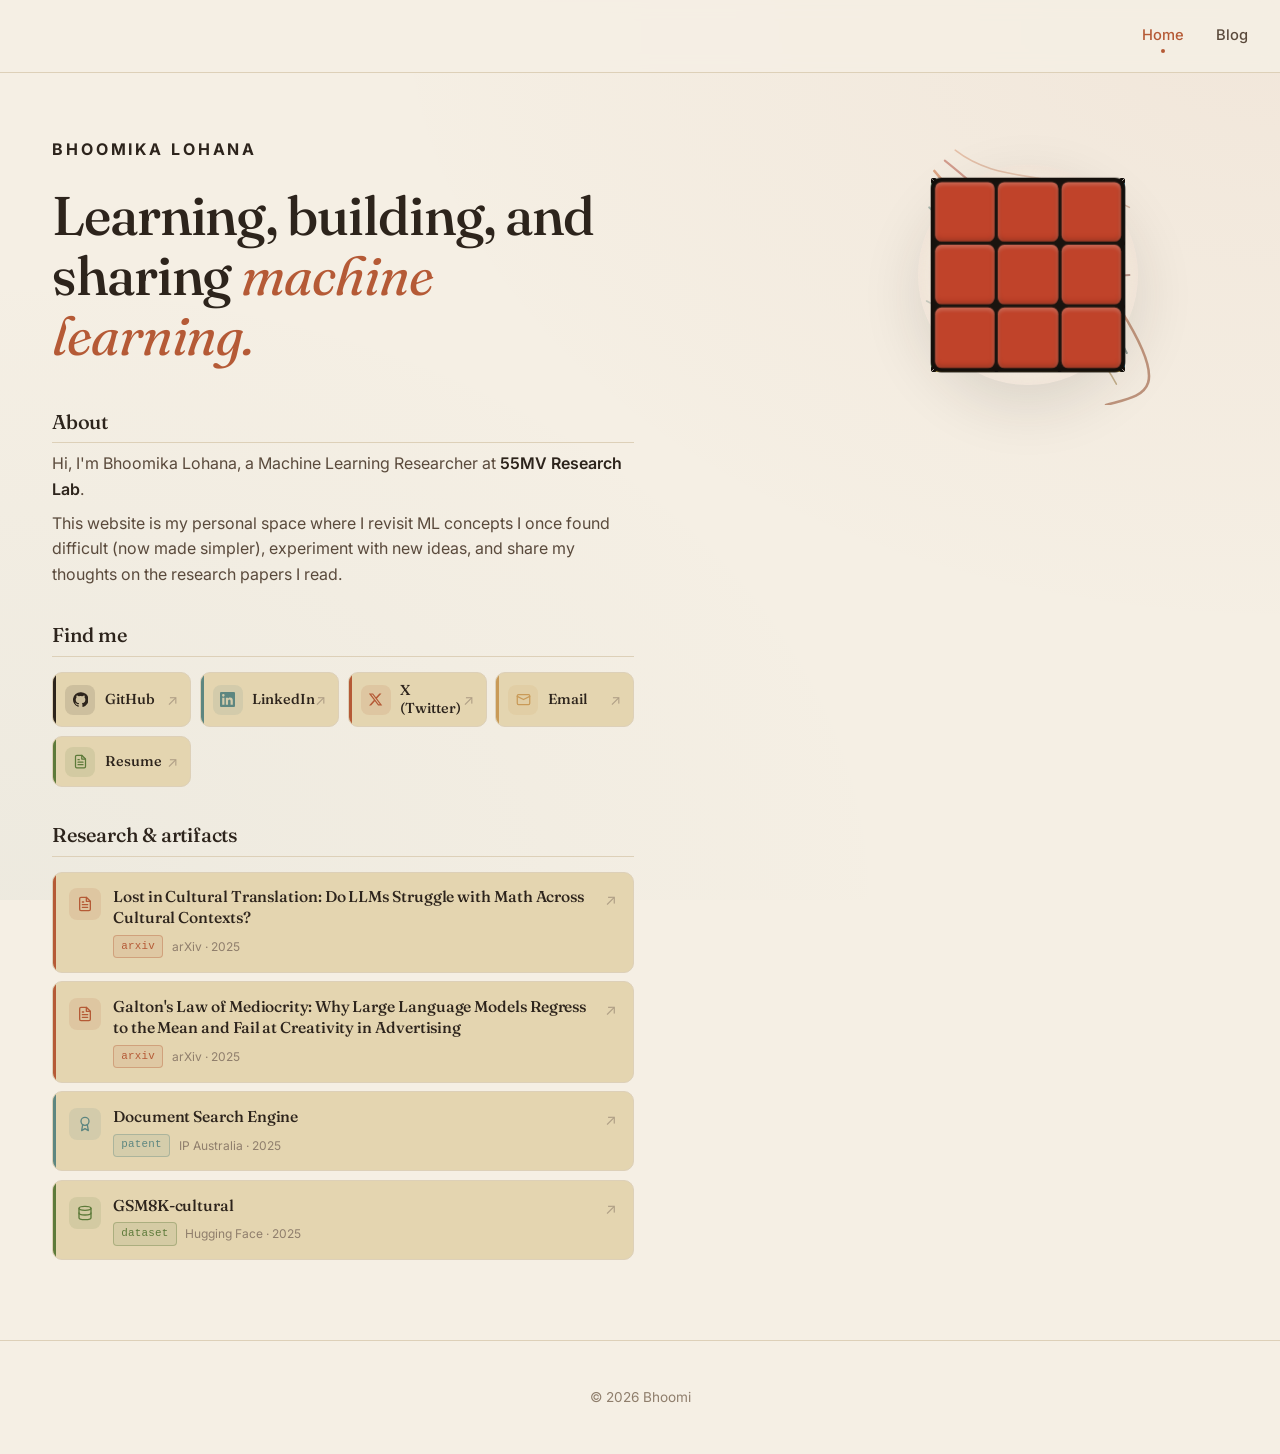
==== commit cf2fffe8: "Add resume button to Find me section Link to resume.pdf (opens in a new tab) with a matching olive-g" ====
--- a/index.html
+++ b/index.html
@@ -84,6 +84,16 @@
               <span class="link-arrow" aria-hidden="true">↗</span>
             </a>
 
+            <a href="resume.pdf" class="link-btn resume" target="_blank" rel="noopener noreferrer">
+              <span class="link-icon" aria-hidden="true">
+                <svg viewBox="0 0 24 24" fill="none" stroke="currentColor" stroke-width="2" stroke-linecap="round" stroke-linejoin="round"><path d="M14 2H6a2 2 0 0 0-2 2v16a2 2 0 0 0 2 2h12a2 2 0 0 0 2-2V8z"/><polyline points="14 2 14 8 20 8"/><line x1="16" y1="13" x2="8" y2="13"/><line x1="16" y1="17" x2="8" y2="17"/><line x1="10" y1="9" x2="8" y2="9"/></svg>
+              </span>
+              <span class="link-text">
+                <span class="link-label">Resume</span>
+              </span>
+              <span class="link-arrow" aria-hidden="true">↗</span>
+            </a>
+
           </div>
         </section>
 
--- a/styles.css
+++ b/styles.css
@@ -256,6 +256,7 @@
 .link-btn.linkedin { --accent-color: var(--teal); }
 .link-btn.twitter  { --accent-color: var(--terracotta); }
 .link-btn.email    { --accent-color: var(--gold); }
+.link-btn.resume   { --accent-color: #5d7a3a; }
 
 .link-icon {
   width: 30px;
@@ -722,7 +723,8 @@
 }
 .post-body a:hover { text-decoration-color: var(--terracotta); }
 
-.post-body code {
+/* Inline code (when NOT inside a <pre> block) */
+.post-body :not(pre) > code {
   font-family: ui-monospace, SFMono-Regular, Menlo, monospace;
   font-size: 0.9em;
   padding: 0.15rem 0.4rem;
@@ -731,21 +733,92 @@
   color: var(--terracotta);
 }
 
-.post-body pre {
+/* Code blocks — Prism.js handles syntax colors; we tune spacing & shape */
+.post-body pre[class*="language-"] {
+  margin: 1.75rem 0;
+  border-radius: 10px;
+  font-size: 0.88rem;
+  padding: 1.25rem 1.4rem;
+  box-shadow: 0 6px 20px rgba(45, 36, 28, 0.12);
+}
+
+.post-body pre[class*="language-"] code {
+  font-family: ui-monospace, SFMono-Regular, "Cascadia Code", Menlo, monospace;
+  font-size: 0.92em;
+  line-height: 1.6;
+}
+
+/* Pull quote / blockquote */
+.post-body .post-quote {
+  font-family: var(--serif);
+  font-style: italic;
+  font-size: 1.15rem;
+  line-height: 1.55;
+  color: var(--ink);
+  border-left: 3px solid var(--terracotta);
+  background: var(--cream-card);
+  padding: 1rem 1.25rem;
+  margin: 1.75rem 0;
+  border-radius: 4px;
+}
+
+/* Inline math/formula lines */
+.post-body .formula {
+  font-family: ui-monospace, SFMono-Regular, "Cascadia Code", Menlo, monospace;
   background: var(--cream-deep);
+  border-left: 3px solid var(--terracotta);
+  padding: 0.75rem 1rem;
+  border-radius: 4px;
+  font-size: 0.95rem;
+  color: var(--ink);
+  margin: 1.25rem 0;
+  overflow-x: auto;
+  white-space: nowrap;
+}
+
+/* Tables */
+.post-table-wrap {
+  margin: 1.5rem 0;
+  overflow-x: auto;
+  border-radius: 8px;
   border: 1px solid var(--line);
-  border-radius: 8px;
-  padding: 1.25rem;
-  overflow-x: auto;
-  margin: 1.5rem 0;
-  line-height: 1.5;
-  font-size: 0.92rem;
-}
-
-.post-body pre code {
-  background: transparent;
-  padding: 0;
-  color: var(--ink);
+  background: var(--cream-card);
+}
+
+.post-table {
+  width: 100%;
+  border-collapse: collapse;
+  font-size: 0.9rem;
+  font-family: var(--sans);
+}
+
+.post-table thead {
+  background: color-mix(in srgb, var(--terracotta) 8%, var(--cream-card));
+}
+
+.post-table th {
+  text-align: left;
+  padding: 0.75rem 1rem;
+  font-weight: 600;
+  color: var(--ink);
+  font-family: var(--serif);
+  letter-spacing: -0.005em;
+  border-bottom: 1px solid var(--line);
+}
+
+.post-table td {
+  padding: 0.7rem 1rem;
+  border-bottom: 1px solid var(--line);
+  color: var(--ink-soft);
+  vertical-align: top;
+}
+
+.post-table tbody tr:last-child td {
+  border-bottom: none;
+}
+
+.post-table tbody tr:hover {
+  background: color-mix(in srgb, var(--terracotta) 4%, transparent);
 }
 
 .post-cover {
@@ -766,6 +839,43 @@
 .post-image {
   margin: 2rem 0;
   padding: 0;
+}
+
+/* CLIP retrieval result grid */
+.clip-results {
+  display: flex;
+  flex-direction: column;
+  gap: 1.5rem;
+  margin: 1.5rem 0 2rem;
+}
+
+.clip-result {
+  margin: 0;
+  padding: 1rem;
+  background: var(--cream-card);
+  border: 1px solid var(--line);
+  border-radius: 10px;
+}
+
+.clip-result figcaption {
+  font-family: var(--sans);
+  font-size: 0.92rem;
+  color: var(--ink);
+  margin-bottom: 0.75rem;
+  line-height: 1.4;
+}
+
+.clip-result figcaption strong {
+  color: var(--terracotta);
+  margin-right: 0.3rem;
+}
+
+.clip-result img {
+  display: block;
+  max-width: 100%;
+  height: auto;
+  border-radius: 6px;
+  border: 1px solid var(--line);
 }
 
 .post-image img {
@@ -1097,7 +1207,8 @@
 
 /* ─── Responsive ─────────────────────────────────────── */
 @media (max-width: 900px) {
-  .nav-links { display: none; }
+  .nav { padding: 1rem 1.25rem; }
+  .nav-links { gap: 1.25rem; font-size: 0.88rem; }
   .hero {
     grid-template-columns: 1fr;
     gap: 3rem;
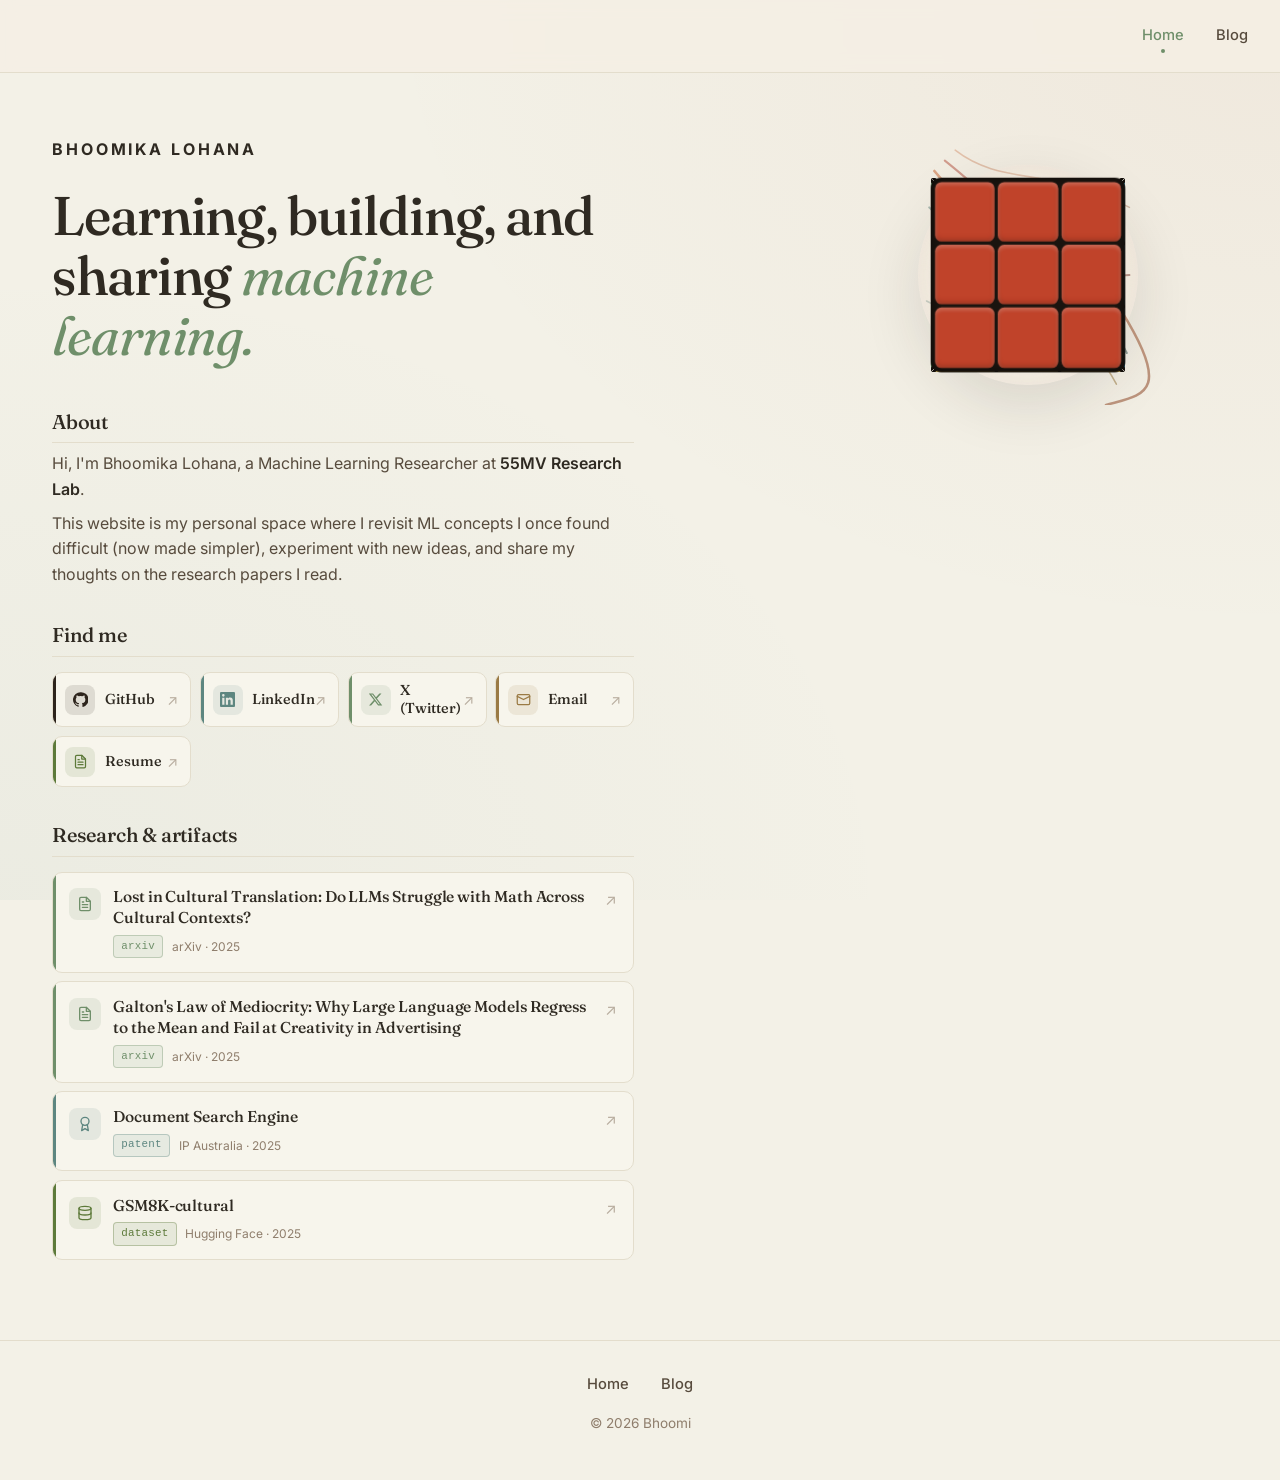
==== commit 7477c247: "Add Home/Blog nav links to homepage footer Mirror the top navigation at the end of the page with a c" ====
--- a/index.html
+++ b/index.html
@@ -232,6 +232,10 @@
   </main>
 
   <footer class="site-footer">
+    <ul class="footer-links">
+      <li><a href="/">Home</a></li>
+      <li><a href="/blog.html">Blog</a></li>
+    </ul>
     <p>&copy; <span id="year"></span> Bhoomi</p>
   </footer>
 
--- a/styles.css
+++ b/styles.css
@@ -1,17 +1,17 @@
 :root {
-  /* Warm editorial palette */
-  --cream:       #f5efe4;
-  --cream-deep:  #ece3d3;
-  --cream-card:  #e4d5b0;
-  --ink:         #2d241c;
-  --ink-soft:    #5a4a3c;
+  /* Sage & cream palette */
+  --cream:       #f3f1e7;
+  --cream-deep:  #e9e5d8;
+  --cream-card:  #f7f5ec;
+  --ink:         #2f2a22;
+  --ink-soft:    #574b3d;
   --ink-faint:   #8f7e6c;
-  --line:        #ddd0b8;
-  --terracotta:  #b55a36;
-  --terracotta-soft: #e6a57c;
+  --line:        #e3ddcc;
+  --terracotta:  #6f8f6a;   /* primary accent — sage */
+  --terracotta-soft: #aac2a3;
   --teal:        #5d8680;
-  --gold:        #c99a57;
-  --deep:        #1f1812;
+  --gold:        #9a7a44;
+  --deep:        #1f1c16;
 
   /* Rubik's classic colors */
   --cube-white:  #f4efe1;
@@ -1205,6 +1205,23 @@
   color: var(--ink-faint);
 }
 
+.footer-links {
+  display: flex;
+  justify-content: center;
+  gap: 2rem;
+  list-style: none;
+  margin: 0 0 1rem;
+  padding: 0;
+  font-size: 0.92rem;
+  font-weight: 500;
+}
+.footer-links a {
+  color: var(--ink-soft);
+  text-decoration: none;
+  transition: color 0.2s;
+}
+.footer-links a:hover { color: var(--terracotta); }
+
 /* ─── Responsive ─────────────────────────────────────── */
 @media (max-width: 900px) {
   .nav { padding: 1rem 1.25rem; }
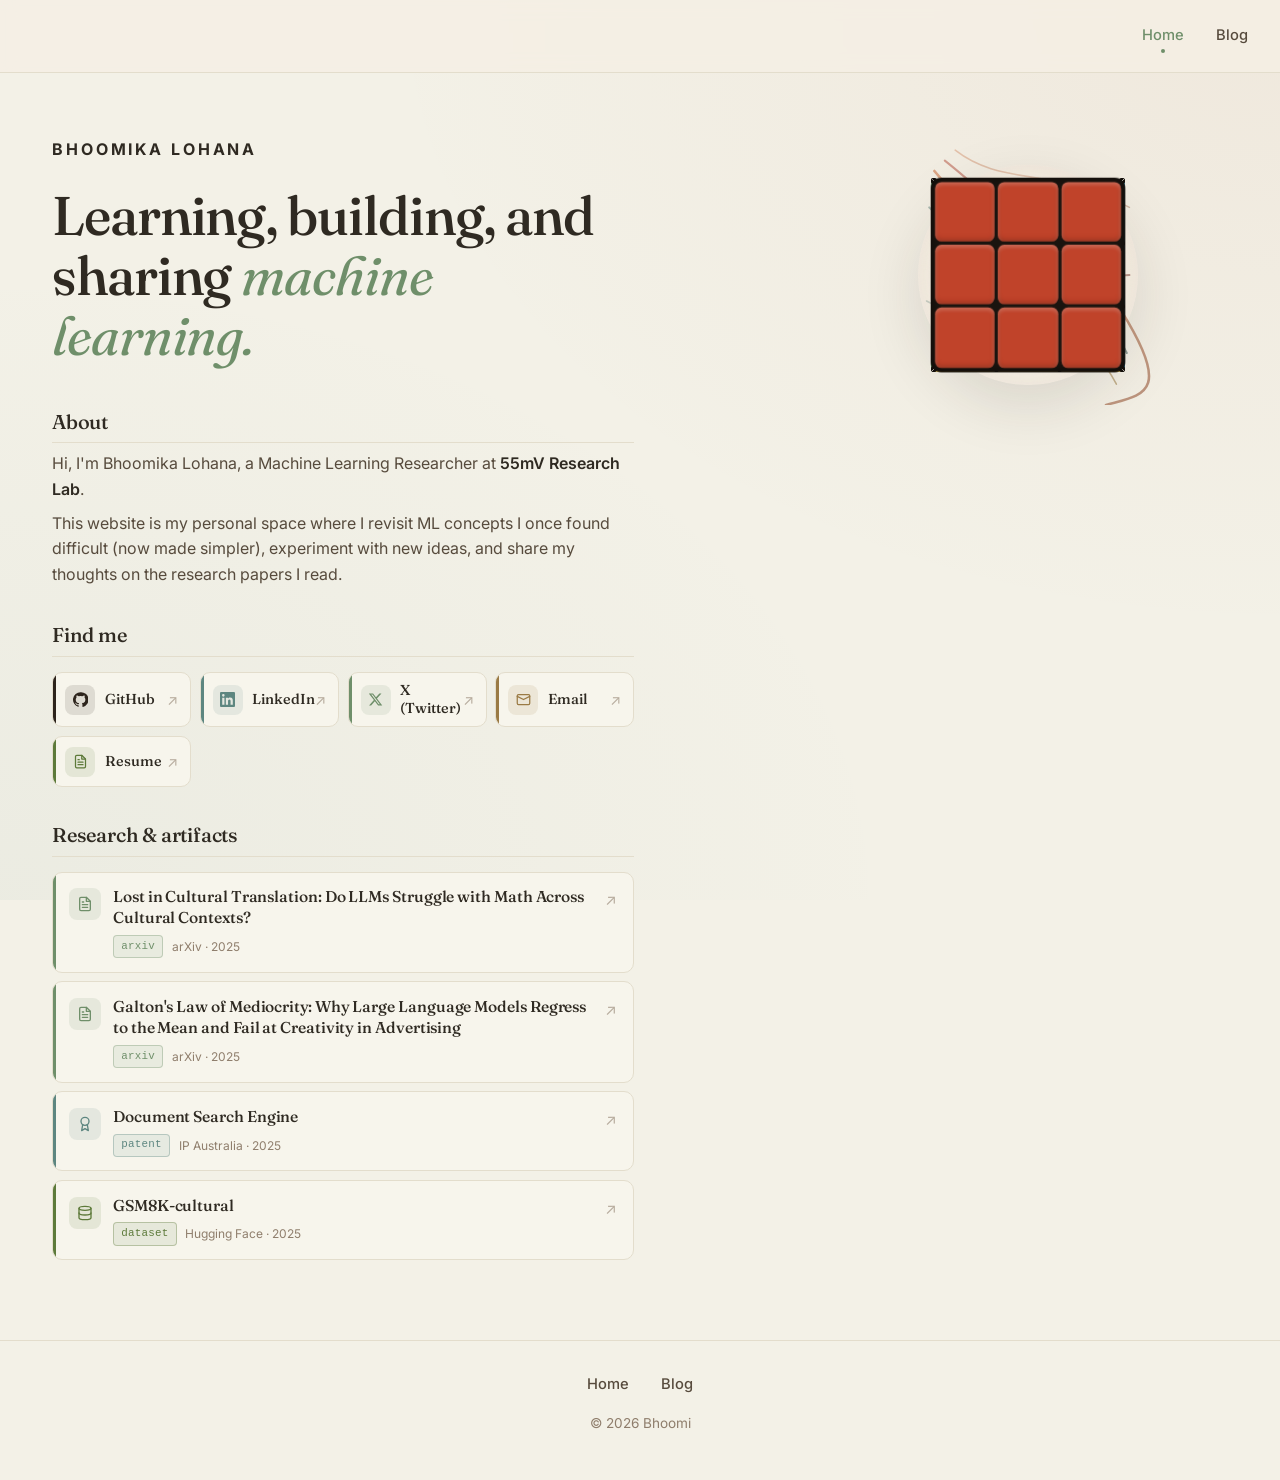
==== commit a3e2cab3: "Fix lab name capitalization: 55MV -> 55mV Co-Authored-By: Claude Opus 4.7 (1M context) <noreply@anth" ====
--- a/index.html
+++ b/index.html
@@ -31,7 +31,7 @@
           <h2>About</h2>
           <p>
             Hi, I'm Bhoomika Lohana, a Machine Learning Researcher at
-            <strong>55MV Research Lab</strong>.
+            <strong>55mV Research Lab</strong>.
           </p>
           <p>
             This website is my personal space where I revisit ML concepts
@@ -237,10 +237,12 @@
       <li><a href="/blog.html">Blog</a></li>
     </ul>
     <p>&copy; <span id="year"></span> Bhoomi</p>
+    <p class="visit-counter"><span id="visit-count">&hellip;</span> visitors</p>
   </footer>
 
   <script>
     document.getElementById("year").textContent = new Date().getFullYear();
   </script>
+  <script src="/script.js" defer></script>
 </body>
 </html>
--- a/styles.css
+++ b/styles.css
@@ -891,6 +891,11 @@
   margin-top: 4rem;
   padding-top: 2rem;
   border-top: 1px solid var(--line);
+  display: flex;
+  align-items: center;
+  justify-content: space-between;
+  gap: 1rem;
+  flex-wrap: wrap;
 }
 
 @media (max-width: 600px) {
@@ -1222,6 +1227,62 @@
 }
 .footer-links a:hover { color: var(--terracotta); }
 
+.visit-counter {
+  display: none; /* private — revealed only for the owner via ?stats */
+  margin: 0.5rem 0 0;
+  font-size: 0.8rem;
+  color: var(--ink-faint);
+}
+.visit-counter #visit-count {
+  font-weight: 600;
+  color: var(--ink-soft);
+  font-variant-numeric: tabular-nums;
+}
+
+/* ─── Post like button ───────────────────────────────── */
+.like-btn {
+  display: inline-flex;
+  align-items: center;
+  gap: 0.45rem;
+  background: var(--cream-card);
+  border: 1px solid var(--line);
+  border-radius: 999px;
+  padding: 0.45rem 0.95rem;
+  font-family: var(--sans);
+  font-size: 0.9rem;
+  font-weight: 500;
+  color: var(--ink-faint);
+  cursor: pointer;
+  transition: color 0.2s, border-color 0.2s, background 0.2s, transform 0.15s;
+}
+.like-btn:hover {
+  border-color: #c25b4a;
+  color: #c25b4a;
+  transform: translateY(-1px);
+}
+.like-btn .like-icon {
+  width: 16px;
+  height: 16px;
+  fill: none;
+  stroke: currentColor;
+  stroke-width: 2;
+  transition: fill 0.2s, transform 0.2s;
+}
+.like-btn.liked {
+  color: #c25b4a;
+  border-color: #c25b4a;
+}
+.like-btn.liked .like-icon {
+  fill: currentColor;
+  animation: like-pop 0.3s ease;
+}
+.like-btn .like-count { font-variant-numeric: tabular-nums; }
+@keyframes like-pop {
+  0%   { transform: scale(1); }
+  40%  { transform: scale(1.35); }
+  100% { transform: scale(1); }
+}
+
 /* ─── Responsive ─────────────────────────────────────── */
 @media (max-width: 900px) {
   .nav { padding: 1rem 1.25rem; }
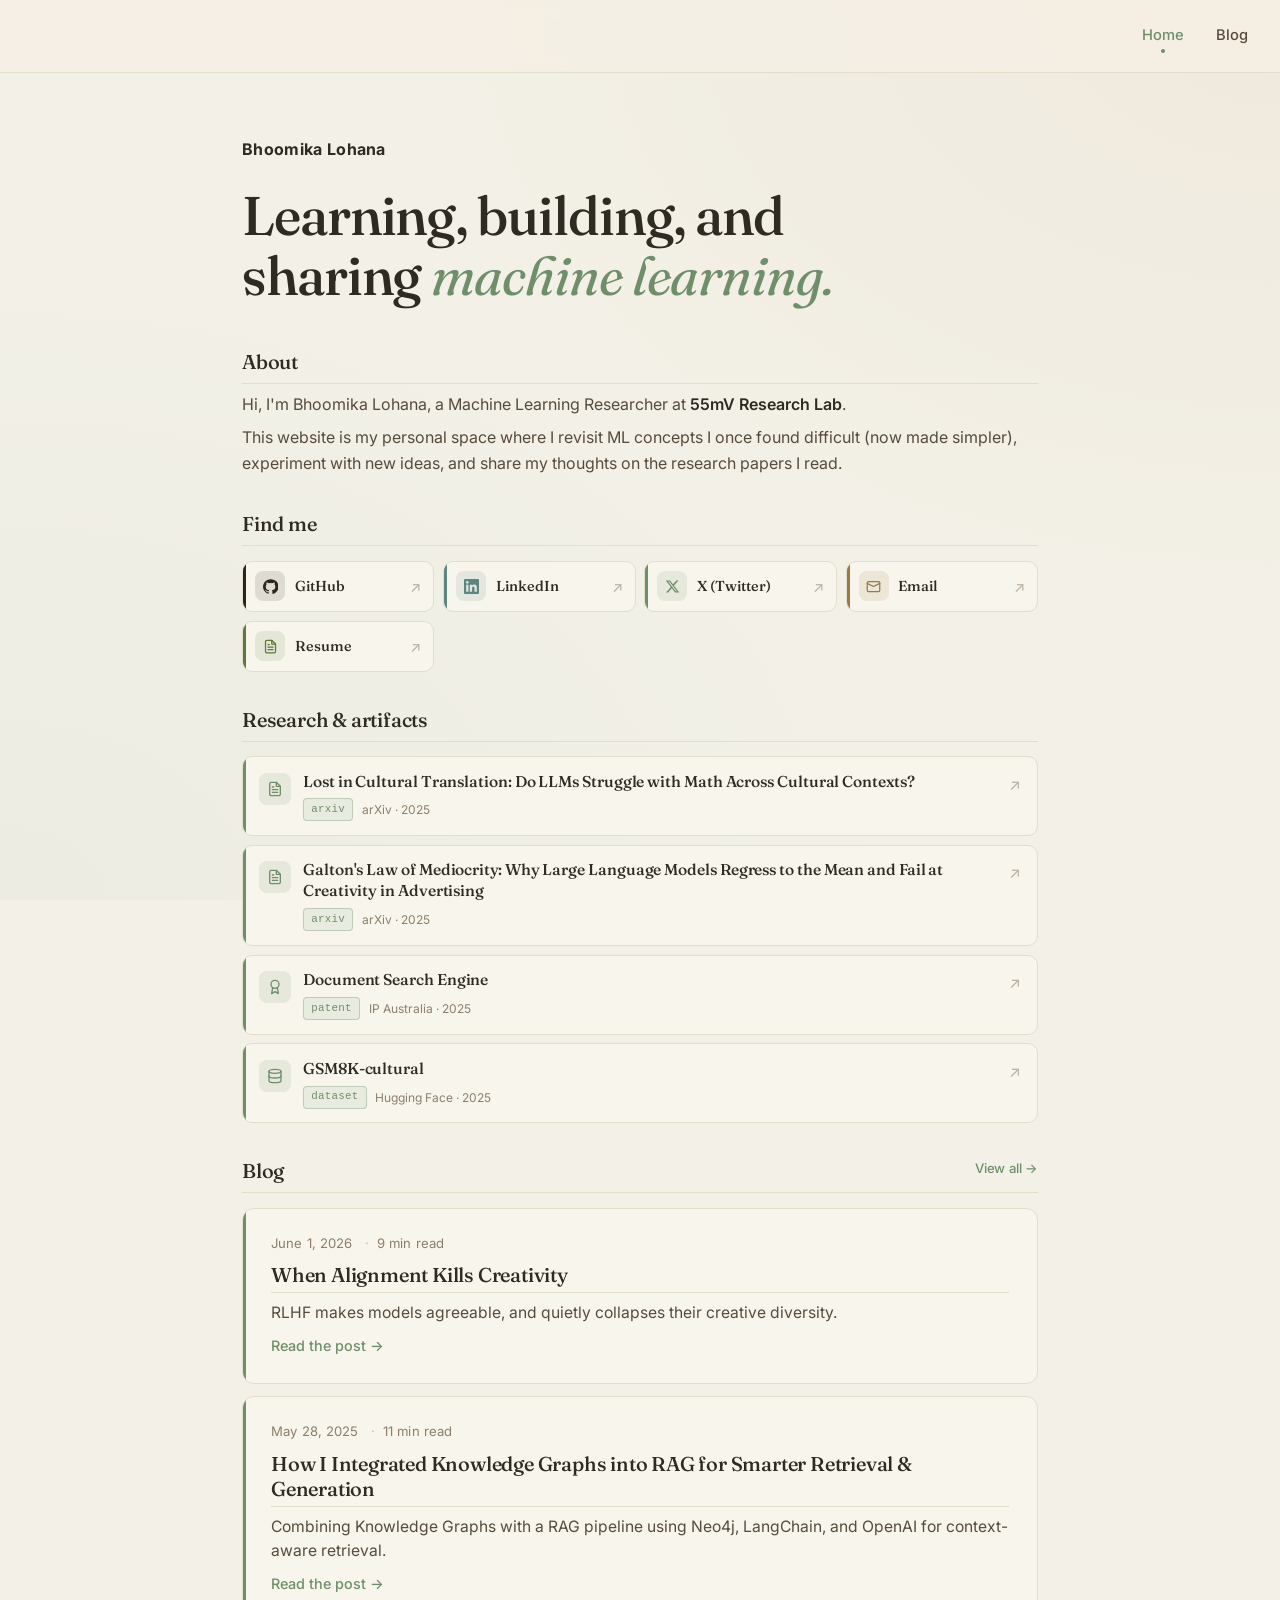
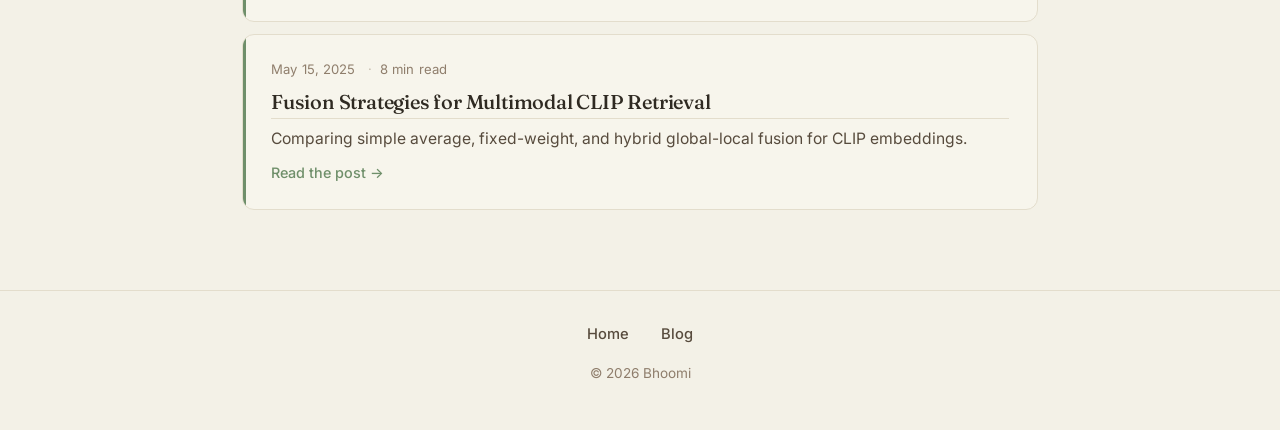
==== commit 50840e2f: "Redesign homepage: remove cube, add blog section, clean up interactions - Remove Rubik's cube and th" ====
--- a/index.html
+++ b/index.html
@@ -163,70 +163,45 @@
 
           </div>
         </section>
+
+        <section class="simple-section">
+          <h2>Blog <a href="/blog.html" class="section-view-all">View all →</a></h2>
+          <div class="post-list" style="margin-top:0.9rem">
+
+            <a href="/blog/when-alignment-kills-creativity.html" class="post-card">
+              <div class="post-card-meta">
+                <time datetime="2026-06-01">June 1, 2026</time>
+                <span class="dot">·</span><span>9 min read</span>
+              </div>
+              <h2 class="post-card-title">When Alignment Kills Creativity</h2>
+              <p class="post-card-excerpt">RLHF makes models agreeable, and quietly collapses their creative diversity.</p>
+              <span class="post-card-arrow">Read the post →</span>
+            </a>
+
+            <a href="/blog/knowledge-graphs-rag.html" class="post-card">
+              <div class="post-card-meta">
+                <time datetime="2025-05-28">May 28, 2025</time>
+                <span class="dot">·</span><span>11 min read</span>
+              </div>
+              <h2 class="post-card-title">How I Integrated Knowledge Graphs into RAG for Smarter Retrieval &amp; Generation</h2>
+              <p class="post-card-excerpt">Combining Knowledge Graphs with a RAG pipeline using Neo4j, LangChain, and OpenAI for context-aware retrieval.</p>
+              <span class="post-card-arrow">Read the post →</span>
+            </a>
+
+            <a href="/blog/multimodal-clip-fusion.html" class="post-card">
+              <div class="post-card-meta">
+                <time datetime="2025-05-15">May 15, 2025</time>
+                <span class="dot">·</span><span>8 min read</span>
+              </div>
+              <h2 class="post-card-title">Fusion Strategies for Multimodal CLIP Retrieval</h2>
+              <p class="post-card-excerpt">Comparing simple average, fixed-weight, and hybrid global-local fusion for CLIP embeddings.</p>
+              <span class="post-card-arrow">Read the post →</span>
+            </a>
+
+          </div>
+        </section>
       </div>
 
-      <div class="hero-visual">
-        <div class="threads" aria-hidden="true">
-          <svg viewBox="0 0 400 500" xmlns="http://www.w3.org/2000/svg">
-            <defs>
-              <linearGradient id="t1" x1="0" x2="1" y1="0" y2="1">
-                <stop offset="0" stop-color="#c96b3a"/><stop offset="1" stop-color="#8e4a29"/>
-              </linearGradient>
-              <linearGradient id="t2" x1="0" x2="1" y1="0" y2="1">
-                <stop offset="0" stop-color="#6d8d85"/><stop offset="1" stop-color="#3f5a55"/>
-              </linearGradient>
-              <linearGradient id="t3" x1="0" x2="1" y1="0" y2="1">
-                <stop offset="0" stop-color="#d9b678"/><stop offset="1" stop-color="#9a7a44"/>
-              </linearGradient>
-              <linearGradient id="t4" x1="0" x2="1" y1="0" y2="1">
-                <stop offset="0" stop-color="#b85b4a"/><stop offset="1" stop-color="#6e2f26"/>
-              </linearGradient>
-            </defs>
-            <path d="M20,50 C120,180 280,160 380,320 S420,480 350,500" stroke="url(#t1)" stroke-width="5" fill="none" stroke-linecap="round"/>
-            <path d="M10,120 C140,260 300,220 390,400" stroke="url(#t2)" stroke-width="4" fill="none" stroke-linecap="round"/>
-            <path d="M30,200 C160,320 280,290 370,460" stroke="url(#t3)" stroke-width="3" fill="none" stroke-linecap="round"/>
-            <path d="M40,30 C180,140 260,260 395,250" stroke="url(#t4)" stroke-width="4" fill="none" stroke-linecap="round"/>
-            <path d="M5,300 C150,380 240,360 380,350" stroke="url(#t2)" stroke-width="3" fill="none" stroke-linecap="round" opacity="0.7"/>
-            <path d="M60,10 C150,80 240,40 395,120" stroke="url(#t1)" stroke-width="3" fill="none" stroke-linecap="round" opacity="0.6"/>
-          </svg>
-        </div>
-
-        <div class="cube-stage">
-          <div class="cube-halo"></div>
-          <div class="cube" id="cube">
-            <div class="face front">
-              <span class="st s1"></span><span class="st s2"></span><span class="st s3"></span>
-              <span class="st s4"></span><span class="st s5"></span><span class="st s6"></span>
-              <span class="st s7"></span><span class="st s8"></span><span class="st s9"></span>
-            </div>
-            <div class="face back">
-              <span class="st s1"></span><span class="st s2"></span><span class="st s3"></span>
-              <span class="st s4"></span><span class="st s5"></span><span class="st s6"></span>
-              <span class="st s7"></span><span class="st s8"></span><span class="st s9"></span>
-            </div>
-            <div class="face right">
-              <span class="st s1"></span><span class="st s2"></span><span class="st s3"></span>
-              <span class="st s4"></span><span class="st s5"></span><span class="st s6"></span>
-              <span class="st s7"></span><span class="st s8"></span><span class="st s9"></span>
-            </div>
-            <div class="face left">
-              <span class="st s1"></span><span class="st s2"></span><span class="st s3"></span>
-              <span class="st s4"></span><span class="st s5"></span><span class="st s6"></span>
-              <span class="st s7"></span><span class="st s8"></span><span class="st s9"></span>
-            </div>
-            <div class="face top">
-              <span class="st s1"></span><span class="st s2"></span><span class="st s3"></span>
-              <span class="st s4"></span><span class="st s5"></span><span class="st s6"></span>
-              <span class="st s7"></span><span class="st s8"></span><span class="st s9"></span>
-            </div>
-            <div class="face bottom">
-              <span class="st s1"></span><span class="st s2"></span><span class="st s3"></span>
-              <span class="st s4"></span><span class="st s5"></span><span class="st s6"></span>
-              <span class="st s7"></span><span class="st s8"></span><span class="st s9"></span>
-            </div>
-          </div>
-        </div>
-      </div>
     </section>
 
   </main>
--- a/styles.css
+++ b/styles.css
@@ -13,15 +13,9 @@
   --gold:        #9a7a44;
   --deep:        #1f1c16;
 
-  /* Rubik's classic colors */
-  --cube-white:  #f4efe1;
-  --cube-yellow: #e9c85a;
-  --cube-red:    #c0432a;
-  --cube-orange: #d87a2e;
-  --cube-blue:   #2c6e8a;
-  --cube-green:  #4a7a4c;
-
-  --serif: "Fraunces", Georgia, serif;
+  --cube-blue:   #2c6e8a; /* used in post-body mark highlight */
+
+--serif: "Fraunces", Georgia, serif;
   --sans:  "Inter", -apple-system, BlinkMacSystemFont, sans-serif;
 }
 
@@ -128,20 +122,15 @@
 
 /* ─── Hero ───────────────────────────────────────────── */
 .hero {
-  max-width: 1240px;
+  max-width: 860px;
   margin: 0 auto;
   padding: 4rem 2rem 5rem;
-  display: grid;
-  grid-template-columns: 1.1fr 1fr;
-  gap: 4rem;
-  align-items: center;
 }
 
 .eyebrow {
   font-family: var(--sans);
   font-size: 1rem;
-  letter-spacing: 0.18em;
-  text-transform: uppercase;
+  letter-spacing: 0.02em;
   color: var(--ink);
   font-weight: 700;
   margin: 0 0 1.5rem;
@@ -165,6 +154,17 @@
 }
 
 .simple-section { margin-top: 2rem; }
+
+.section-view-all {
+  font-family: var(--sans);
+  font-size: 0.82rem;
+  font-weight: 500;
+  color: var(--terracotta);
+  float: right;
+  margin-top: 0.15rem;
+  transition: opacity 0.2s;
+}
+.section-view-all:hover { opacity: 0.75; }
 
 .simple-section h2 {
   font-family: var(--serif);
@@ -233,23 +233,10 @@
   transition: width 0.4s cubic-bezier(0.4, 0, 0.2, 1), opacity 0.4s ease;
   opacity: 1;
 }
-.link-btn::after {
-  content: "";
-  position: absolute;
-  inset: 0;
-  background: var(--accent-color);
-  opacity: 0;
-  transition: opacity 0.3s ease;
-  pointer-events: none;
-}
-
 .link-btn:hover {
   transform: translateY(-2px);
-  border-color: var(--accent-color);
   box-shadow: 0 12px 28px rgba(45, 36, 28, 0.10);
 }
-.link-btn:hover::before { width: 100%; opacity: 0.08; }
-.link-btn:hover::after  { opacity: 0.04; }
 
 /* Per-platform accent colors */
 .link-btn.github   { --accent-color: #2d241c; }
@@ -273,11 +260,6 @@
   transition: background 0.25s ease, transform 0.25s ease;
 }
 
-.link-btn:hover .link-icon {
-  background: var(--accent-color);
-  color: var(--cream);
-  transform: rotate(-4deg) scale(1.05);
-}
 
 .link-icon svg {
   width: 15px;
@@ -320,11 +302,6 @@
   z-index: 1;
 }
 
-.link-btn:hover .link-arrow {
-  transform: translate(3px, -3px);
-  color: var(--accent-color);
-  opacity: 1;
-}
 
 @media (max-width: 900px) {
   .link-buttons { grid-template-columns: repeat(2, 1fr); }
@@ -384,27 +361,14 @@
   transition: width 0.4s cubic-bezier(0.4, 0, 0.2, 1), opacity 0.4s ease;
   opacity: 1;
 }
-.research-btn::after {
-  content: "";
-  position: absolute;
-  inset: 0;
-  background: var(--accent-color);
-  opacity: 0;
-  transition: opacity 0.3s ease;
-  pointer-events: none;
-}
-
 .research-btn:hover {
   transform: translateY(-2px);
-  border-color: var(--accent-color);
   box-shadow: 0 12px 28px rgba(45, 36, 28, 0.10);
 }
-.research-btn:hover::before { width: 100%; opacity: 0.08; }
-.research-btn:hover::after  { opacity: 0.04; }
 
 .research-btn.arxiv   { --accent-color: var(--terracotta); }
-.research-btn.patent  { --accent-color: var(--teal); }
-.research-btn.dataset { --accent-color: #5d7a3a; }
+.research-btn.patent  { --accent-color: var(--terracotta); }
+.research-btn.dataset { --accent-color: var(--terracotta); }
 
 .research-btn .research-icon {
   width: 32px;
@@ -422,11 +386,6 @@
   margin-top: 2px;
 }
 
-.research-btn:hover .research-icon {
-  background: var(--accent-color);
-  color: var(--cream);
-  transform: rotate(-4deg) scale(1.05);
-}
 
 .research-btn .research-icon svg {
   width: 16px;
@@ -488,11 +447,6 @@
   flex-shrink: 0;
 }
 
-.research-btn:hover .research-arrow {
-  transform: translate(3px, -3px);
-  color: var(--accent-color);
-  opacity: 1;
-}
 
 @media (max-width: 600px) {
   .content-section { padding: 1.5rem 1.25rem 3rem; }
@@ -555,7 +509,7 @@
   text-decoration: none !important;
   position: relative;
   overflow: hidden;
-  transition: transform 0.25s ease, box-shadow 0.25s ease, border-color 0.25s ease;
+  transition: transform 0.25s ease, box-shadow 0.25s ease;
 }
 
 .post-card::before {
@@ -564,17 +518,11 @@
   left: 0; top: 0; bottom: 0;
   width: 3px;
   background: var(--terracotta);
-  transition: width 0.4s cubic-bezier(0.4, 0, 0.2, 1), opacity 0.4s ease;
 }
 
 .post-card:hover {
   transform: translateY(-3px);
-  border-color: var(--terracotta);
   box-shadow: 0 12px 28px rgba(45, 36, 28, 0.08);
-}
-.post-card:hover::before {
-  width: 100%;
-  opacity: 0.06;
 }
 
 .post-card-meta {
@@ -887,6 +835,13 @@
   margin: 0 auto;
 }
 
+.post-body mark {
+  background: color-mix(in srgb, var(--cube-blue) 24%, transparent);
+  color: inherit;
+  padding: 0.05em 0.18em;
+  border-radius: 3px;
+}
+
 .post-footer {
   margin-top: 4rem;
   padding-top: 2rem;
@@ -905,200 +860,6 @@
   .post-card-title { font-size: 1.3rem; }
 }
 
-/* ─── Hero visual / threads ──────────────────────────── */
-.hero-visual {
-  position: relative;
-  width: 100%;
-  max-width: 400px;
-  height: 260px;
-  margin-left: auto;
-  perspective: 1200px;
-  align-self: start;
-  margin-top: 0.5rem;
-}
-.threads {
-  position: absolute;
-  inset: 0;
-  opacity: 0.55;
-  filter: blur(0.3px);
-}
-.threads svg { width: 100%; height: 100%; }
-
-/* ─── Rubik's cube ───────────────────────────────────── */
-.cube-stage {
-  position: absolute;
-  inset: 0;
-  display: flex;
-  flex-direction: column;
-  align-items: center;
-  justify-content: center;
-  transform-style: preserve-3d;
-}
-
-.cube-halo {
-  position: absolute;
-  top: 50%;
-  left: 50%;
-  width: 220px;
-  height: 220px;
-  transform: translate(-50%, -50%);
-  border-radius: 50%;
-  background: radial-gradient(circle,
-    rgba(245, 239, 228, 0.95) 0%,
-    rgba(245, 239, 228, 0.6) 45%,
-    transparent 70%);
-  box-shadow:
-    inset 0 0 60px rgba(181, 90, 54, 0.08),
-    0 20px 60px rgba(45, 36, 28, 0.12);
-  z-index: 0;
-  pointer-events: none;
-}
-
-.cube {
-  --size: 180px;
-  position: relative;
-  width: var(--size);
-  height: var(--size);
-  transform-style: preserve-3d;
-  animation: cube-spin 6s linear infinite;
-  z-index: 2;
-}
-
-@keyframes cube-spin {
-  0%   { transform: rotateX(-20deg) rotateY(0deg)   rotateZ(0deg); }
-  50%  { transform: rotateX(-20deg) rotateY(180deg) rotateZ(5deg); }
-  100% { transform: rotateX(-20deg) rotateY(360deg) rotateZ(0deg); }
-}
-
-.face {
-  position: absolute;
-  width: var(--size);
-  height: var(--size);
-  display: grid;
-  grid-template-columns: repeat(3, 1fr);
-  grid-template-rows:    repeat(3, 1fr);
-  gap: 3px;
-  padding: 4px;
-  background: #1a140f;
-  border-radius: 10px;
-  box-shadow: inset 0 0 8px rgba(0,0,0,0.5);
-}
-
-.face.front  { transform: translateZ(calc(var(--size) / 2)); }
-.face.back   { transform: rotateY(180deg) translateZ(calc(var(--size) / 2)); }
-.face.right  { transform: rotateY(90deg)  translateZ(calc(var(--size) / 2)); }
-.face.left   { transform: rotateY(-90deg) translateZ(calc(var(--size) / 2)); }
-.face.top    { transform: rotateX(90deg)  translateZ(calc(var(--size) / 2)); }
-.face.bottom { transform: rotateX(-90deg) translateZ(calc(var(--size) / 2)); }
-
-.st {
-  border-radius: 6px;
-  box-shadow:
-    inset 0 2px 4px rgba(255,255,255,0.25),
-    inset 0 -2px 4px rgba(0,0,0,0.2);
-  animation: scramble 5s steps(1, end) infinite;
-}
-
-/* Solved-state colors per face */
-.face.front  .st { background: var(--cube-red); }
-.face.back   .st { background: var(--cube-orange); }
-.face.right  .st { background: var(--cube-blue); }
-.face.left   .st { background: var(--cube-green); }
-.face.top    .st { background: var(--cube-white); }
-.face.bottom .st { background: var(--cube-yellow); }
-
-/* Staggered scramble delays — each sticker goes through other colors then returns */
-.face .s1 { animation-delay: 0.0s; }
-.face .s2 { animation-delay: 0.15s; }
-.face .s3 { animation-delay: 0.3s; }
-.face .s4 { animation-delay: 0.45s; }
-.face .s5 { animation-delay: 0.6s; }
-.face .s6 { animation-delay: 0.75s; }
-.face .s7 { animation-delay: 0.9s; }
-.face .s8 { animation-delay: 1.05s; }
-.face .s9 { animation-delay: 1.2s; }
-
-/* Each face scrambles through a different color cycle, returning to solved */
-.face.front  .st { animation-name: scramble-red; }
-.face.back   .st { animation-name: scramble-orange; }
-.face.right  .st { animation-name: scramble-blue; }
-.face.left   .st { animation-name: scramble-green; }
-.face.top    .st { animation-name: scramble-white; }
-.face.bottom .st { animation-name: scramble-yellow; }
-
-/* Messy for ~70% of the cycle, then SNAP to solved and hold */
-@keyframes scramble-red {
-  0%   { background: var(--cube-blue); }
-  10%  { background: var(--cube-yellow); }
-  20%  { background: var(--cube-green); }
-  30%  { background: var(--cube-white); }
-  40%  { background: var(--cube-orange); }
-  50%  { background: var(--cube-blue); }
-  60%  { background: var(--cube-green); }
-  70%, 100% { background: var(--cube-red); }   /* solved, held */
-}
-@keyframes scramble-orange {
-  0%   { background: var(--cube-green); }
-  10%  { background: var(--cube-white); }
-  20%  { background: var(--cube-blue); }
-  30%  { background: var(--cube-red); }
-  40%  { background: var(--cube-yellow); }
-  50%  { background: var(--cube-green); }
-  60%  { background: var(--cube-blue); }
-  70%, 100% { background: var(--cube-orange); }
-}
-@keyframes scramble-blue {
-  0%   { background: var(--cube-red); }
-  10%  { background: var(--cube-green); }
-  20%  { background: var(--cube-white); }
-  30%  { background: var(--cube-orange); }
-  40%  { background: var(--cube-yellow); }
-  50%  { background: var(--cube-red); }
-  60%  { background: var(--cube-white); }
-  70%, 100% { background: var(--cube-blue); }
-}
-@keyframes scramble-green {
-  0%   { background: var(--cube-yellow); }
-  10%  { background: var(--cube-red); }
-  20%  { background: var(--cube-orange); }
-  30%  { background: var(--cube-blue); }
-  40%  { background: var(--cube-white); }
-  50%  { background: var(--cube-yellow); }
-  60%  { background: var(--cube-red); }
-  70%, 100% { background: var(--cube-green); }
-}
-@keyframes scramble-white {
-  0%   { background: var(--cube-orange); }
-  10%  { background: var(--cube-blue); }
-  20%  { background: var(--cube-red); }
-  30%  { background: var(--cube-yellow); }
-  40%  { background: var(--cube-green); }
-  50%  { background: var(--cube-orange); }
-  60%  { background: var(--cube-blue); }
-  70%, 100% { background: var(--cube-white); }
-}
-@keyframes scramble-yellow {
-  0%   { background: var(--cube-white); }
-  10%  { background: var(--cube-orange); }
-  20%  { background: var(--cube-red); }
-  30%  { background: var(--cube-green); }
-  40%  { background: var(--cube-blue); }
-  50%  { background: var(--cube-white); }
-  60%  { background: var(--cube-orange); }
-  70%, 100% { background: var(--cube-yellow); }
-}
-
-.cube-caption {
-  position: absolute;
-  bottom: 8%;
-  font-family: var(--serif);
-  font-style: italic;
-  font-size: 0.95rem;
-  color: var(--ink-soft);
-  letter-spacing: 0.01em;
-  transition: opacity 0.3s ease;
-  z-index: 3;
-}
 
 /* ─── Featured articles ──────────────────────────────── */
 .featured {
@@ -1287,12 +1048,6 @@
 @media (max-width: 900px) {
   .nav { padding: 1rem 1.25rem; }
   .nav-links { gap: 1.25rem; font-size: 0.88rem; }
-  .hero {
-    grid-template-columns: 1fr;
-    gap: 3rem;
-    padding: 2.5rem 1.25rem 4rem;
-  }
-  .hero-visual { margin: 0 auto; max-width: 340px; }
-  .cube { --size: 140px; }
+  .hero { padding: 2.5rem 1.25rem 4rem; }
   .card-row { grid-template-columns: 1fr; }
 }
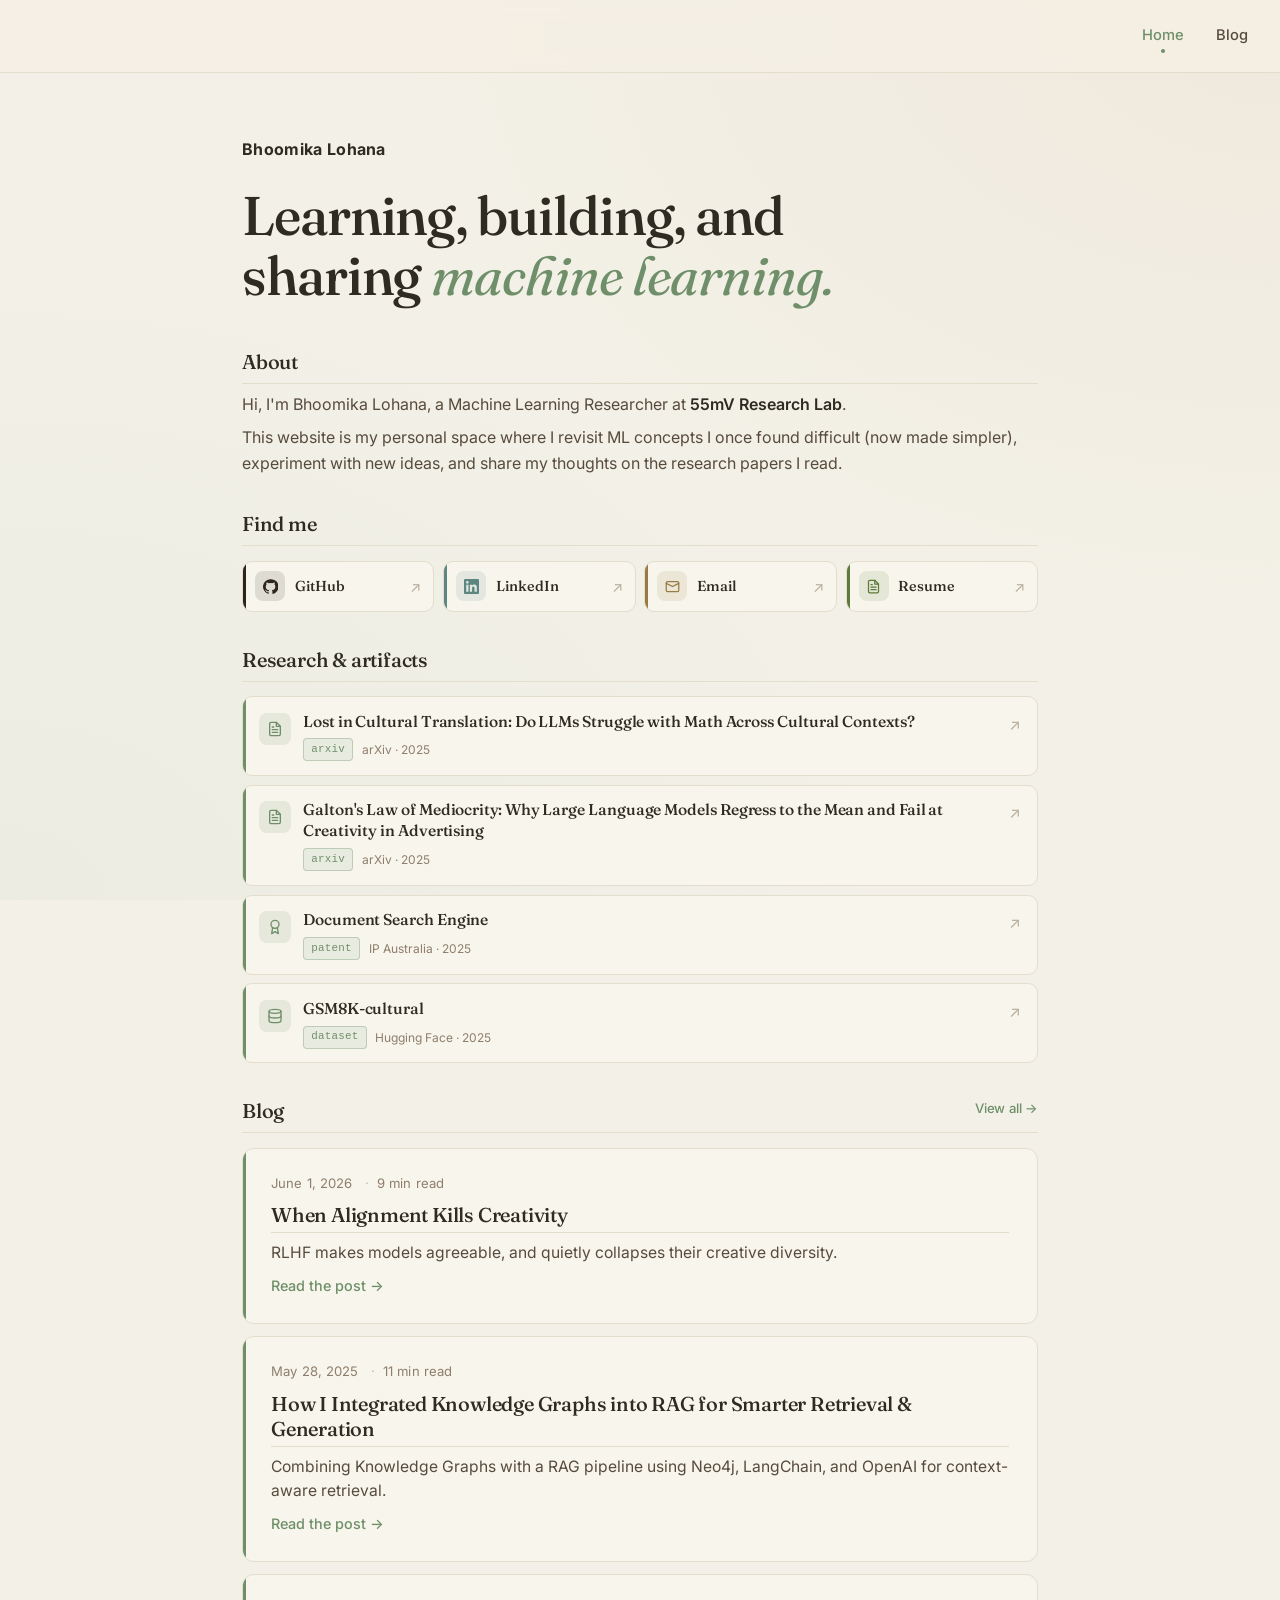
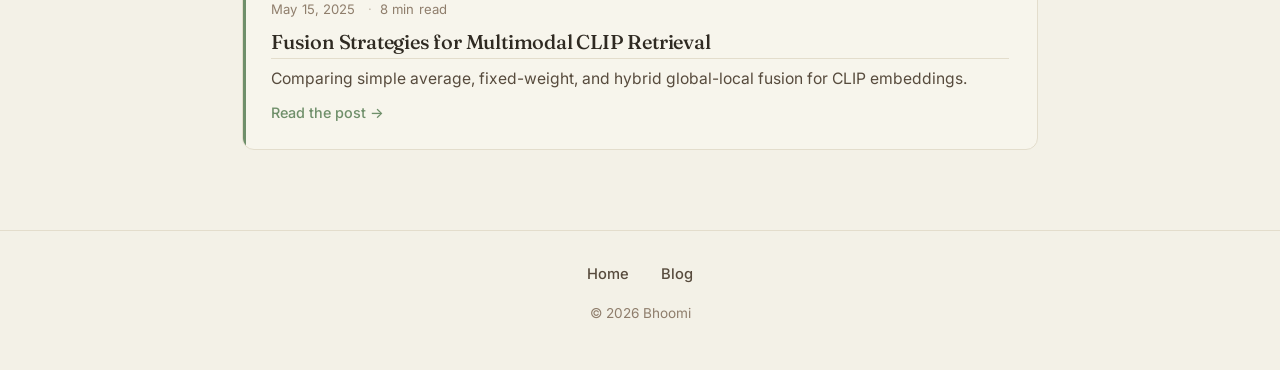
==== commit b8c122ae: "Remove Twitter/X tab from homepage links" ====
--- a/index.html
+++ b/index.html
@@ -64,16 +64,6 @@
               <span class="link-arrow" aria-hidden="true">↗</span>
             </a>
 
-            <a href="https://x.com/BhoomikaLohana" class="link-btn twitter" target="_blank" rel="noopener noreferrer">
-              <span class="link-icon" aria-hidden="true">
-                <svg viewBox="0 0 24 24" fill="currentColor"><path d="M18.244 2.25h3.308l-7.227 8.26 8.502 11.24H16.17l-5.214-6.817L4.99 21.75H1.68l7.73-8.835L1.254 2.25H8.08l4.713 6.231zm-1.161 17.52h1.833L7.084 4.126H5.117z"/></svg>
-              </span>
-              <span class="link-text">
-                <span class="link-label">X (Twitter)</span>
-                </span>
-              <span class="link-arrow" aria-hidden="true">↗</span>
-            </a>
-
             <a href="mailto:bhoomikalohana70@gmail.com" class="link-btn email">
               <span class="link-icon" aria-hidden="true">
                 <svg viewBox="0 0 24 24" fill="none" stroke="currentColor" stroke-width="2" stroke-linecap="round" stroke-linejoin="round"><rect x="2" y="4" width="20" height="16" rx="2"/><path d="m22 7-10 5L2 7"/></svg>
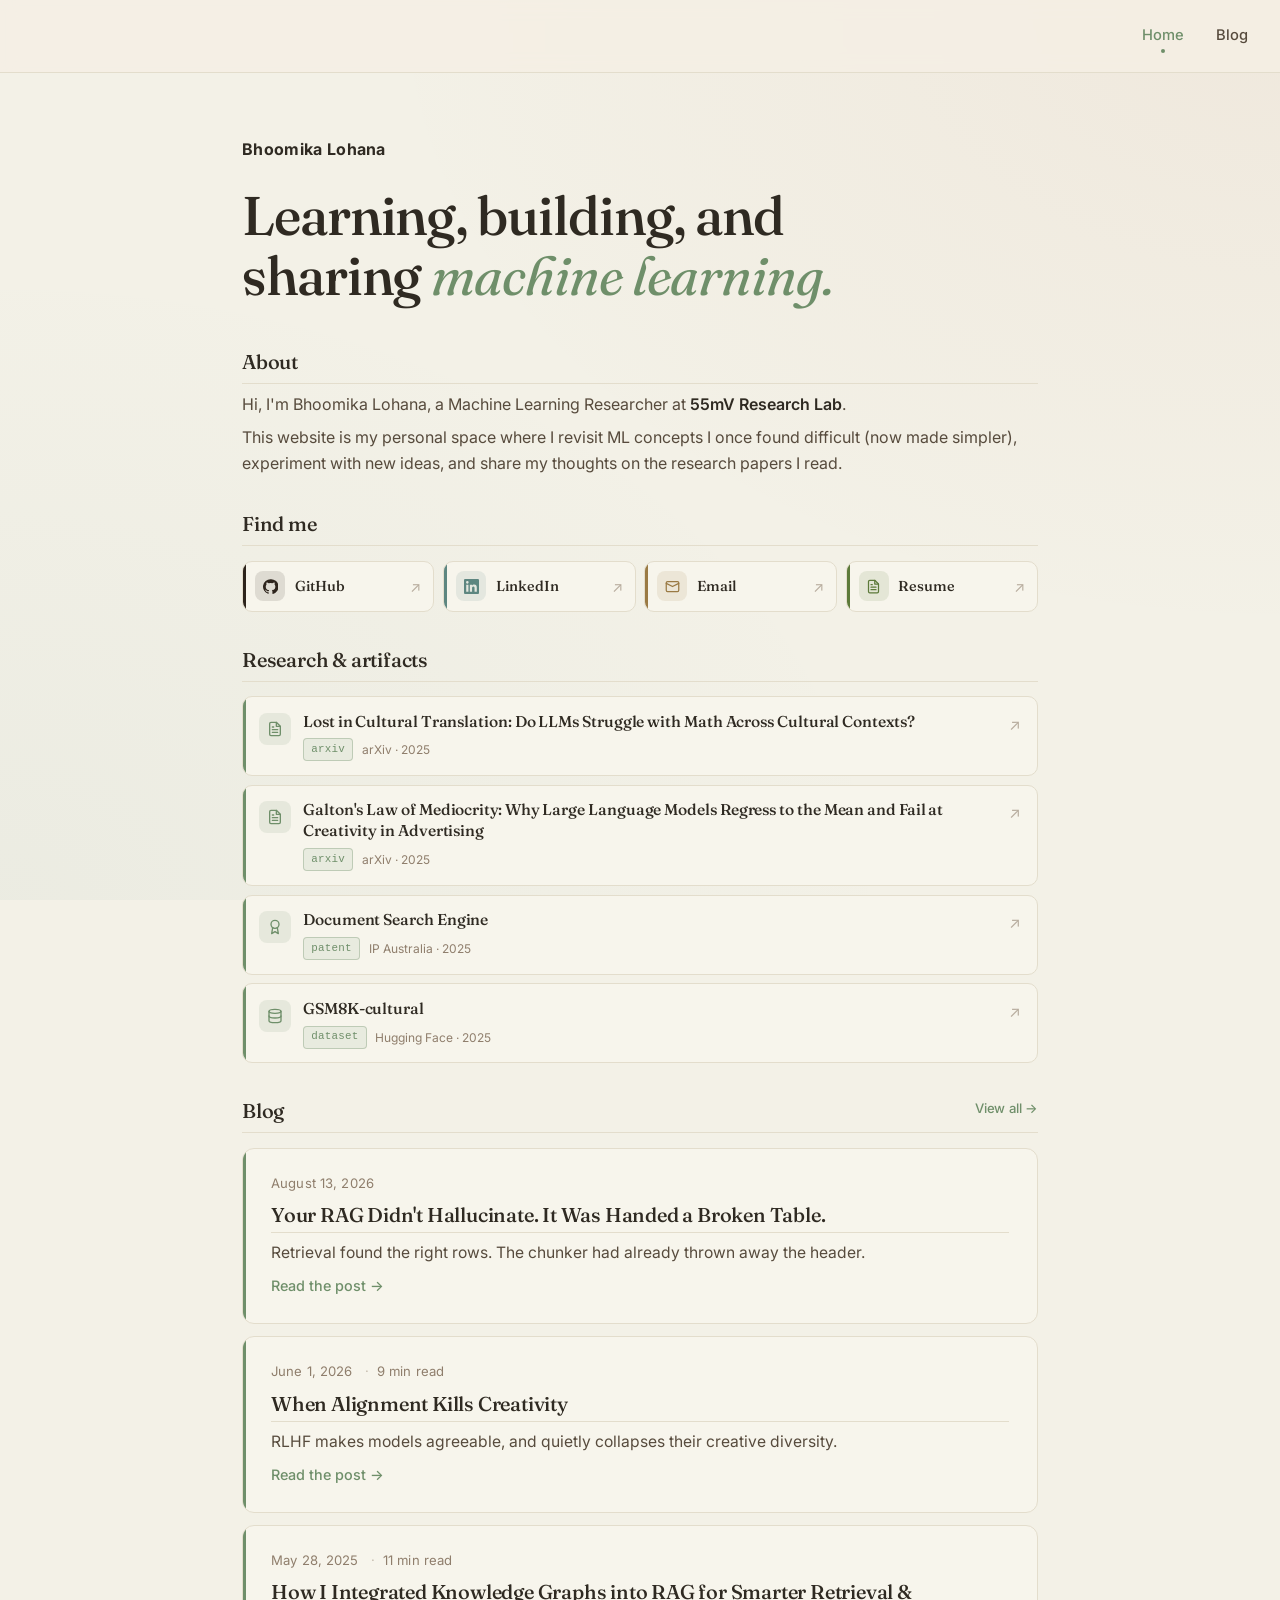
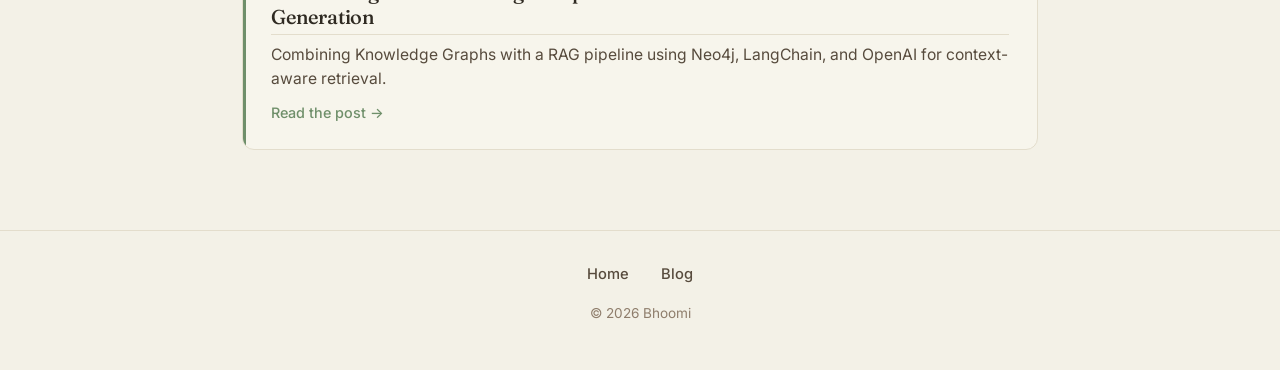
==== commit 4df932ab: "Add new RAG post to homepage blog preview Homepage carries its own hardcoded top-3 blog list separat" ====
--- a/index.html
+++ b/index.html
@@ -158,6 +158,15 @@
           <h2>Blog <a href="/blog.html" class="section-view-all">View all →</a></h2>
           <div class="post-list" style="margin-top:0.9rem">
 
+            <a href="/blog/your-rag-didnt-hallucinate.html" class="post-card">
+              <div class="post-card-meta">
+                <time datetime="2026-08-13">August 13, 2026</time>
+              </div>
+              <h2 class="post-card-title">Your RAG Didn't Hallucinate. It Was Handed a Broken Table.</h2>
+              <p class="post-card-excerpt">Retrieval found the right rows. The chunker had already thrown away the header.</p>
+              <span class="post-card-arrow">Read the post →</span>
+            </a>
+
             <a href="/blog/when-alignment-kills-creativity.html" class="post-card">
               <div class="post-card-meta">
                 <time datetime="2026-06-01">June 1, 2026</time>
@@ -175,16 +184,6 @@
               </div>
               <h2 class="post-card-title">How I Integrated Knowledge Graphs into RAG for Smarter Retrieval &amp; Generation</h2>
               <p class="post-card-excerpt">Combining Knowledge Graphs with a RAG pipeline using Neo4j, LangChain, and OpenAI for context-aware retrieval.</p>
-              <span class="post-card-arrow">Read the post →</span>
-            </a>
-
-            <a href="/blog/multimodal-clip-fusion.html" class="post-card">
-              <div class="post-card-meta">
-                <time datetime="2025-05-15">May 15, 2025</time>
-                <span class="dot">·</span><span>8 min read</span>
-              </div>
-              <h2 class="post-card-title">Fusion Strategies for Multimodal CLIP Retrieval</h2>
-              <p class="post-card-excerpt">Comparing simple average, fixed-weight, and hybrid global-local fusion for CLIP embeddings.</p>
               <span class="post-card-arrow">Read the post →</span>
             </a>
 
